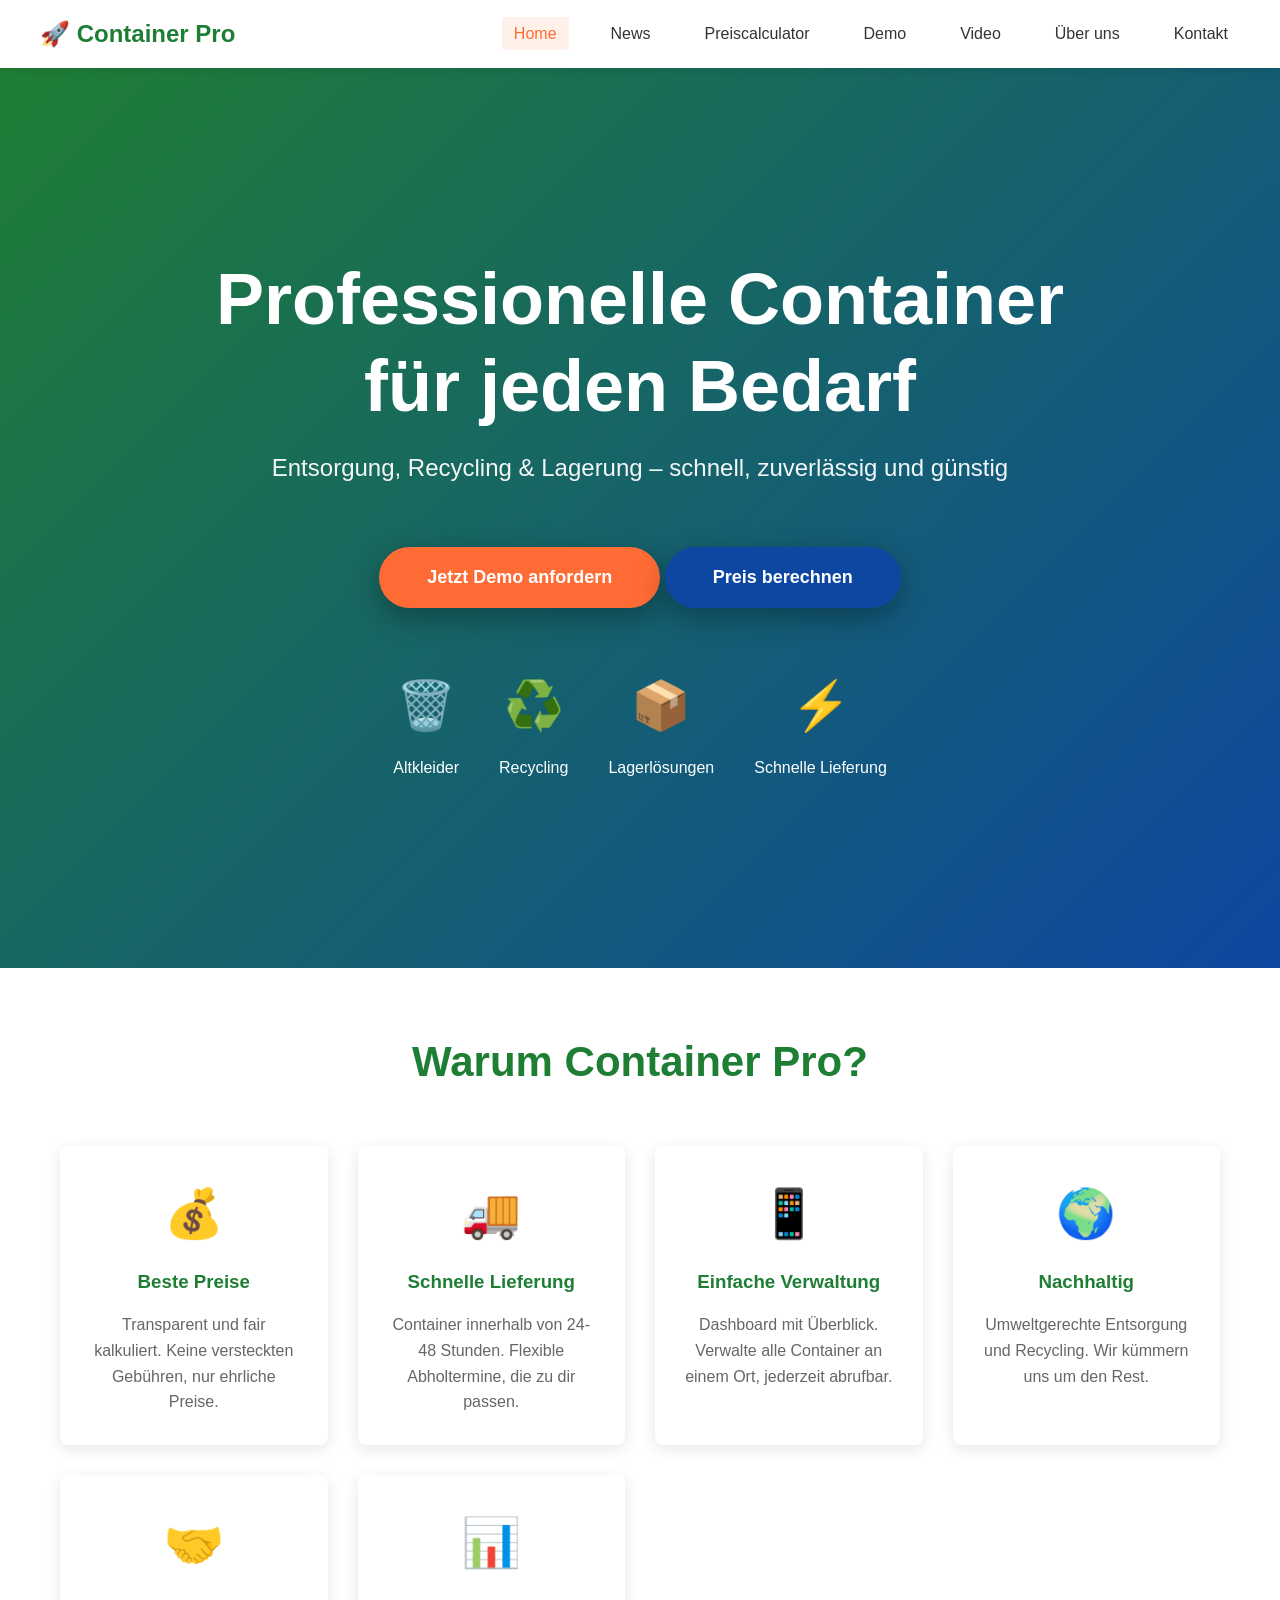
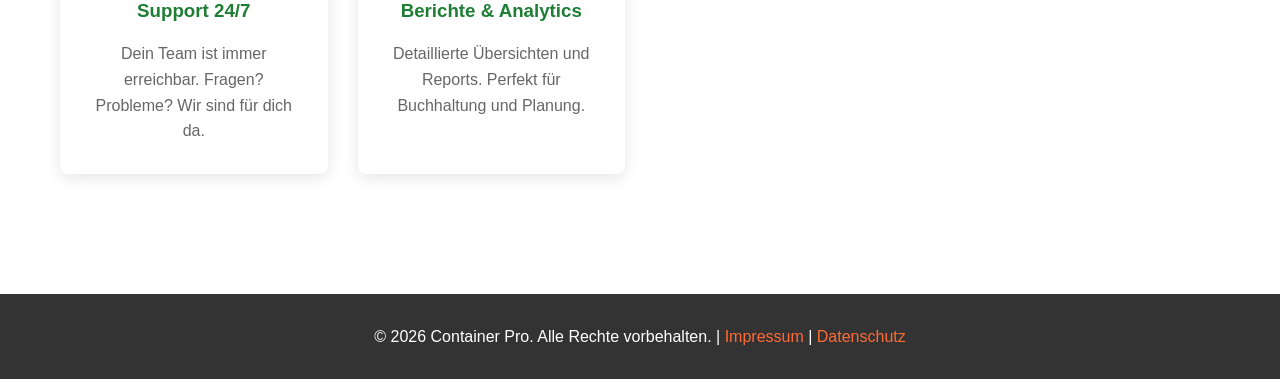
==== index.html @ 5a4c14c5 "first files" ====
<!DOCTYPE html>
<html lang="de">

<head>
    <meta charset="UTF-8">
    <meta name="viewport" content="width=device-width, initial-scale=1.0">
    <title>Container Pro - Professionelle Entsorgungslösungen</title>
    <link rel="stylesheet" href="styles.css">
    <style>
        .hero {
            min-height: 100vh;
            display: flex;
            align-items: center;
            justify-content: center;
            background: linear-gradient(135deg, var(--primary) 0%, var(--secondary) 100%);
            color: white;
            padding: 40px 20px;
            text-align: center;
        }

        .hero-content {
            max-width: 900px;
        }

        .hero h1 {
            font-size: clamp(32px, 8vw, 72px);
            margin-bottom: 20px;
            line-height: 1.2;
        }

        .hero p {
            font-size: clamp(16px, 4vw, 24px);
            margin-bottom: 40px;
            opacity: 0.95;
        }

        .hero-icons {
            display: flex;
            justify-content: center;
            gap: 40px;
            margin-top: 60px;
            flex-wrap: wrap;
        }

        .icon-box {
            display: flex;
            flex-direction: column;
            align-items: center;
            gap: 10px;
            color: white;
        }

        .icon {
            font-size: 48px;
        }

        .features {
            display: grid;
            grid-template-columns: repeat(auto-fit, minmax(250px, 1fr));
            gap: 30px;
            margin-top: 50px;
        }

        .feature-card {
            background: white;
            padding: 30px;
            border-radius: 8px;
            text-align: center;
            box-shadow: 0 4px 15px rgba(0, 0, 0, 0.1);
            transition: transform 0.3s ease;
        }

        .feature-card:hover {
            transform: translateY(-5px);
        }

        .feature-card h3 {
            color: var(--primary);
            margin-bottom: 15px;
        }

        .feature-card p {
            color: #666;
        }
    </style>
</head>

<body>
    <!-- NAVIGATION -->
    <nav>
        <div class="nav-container">
            <a href="index.html" class="logo">🚀 Container Pro</a>
            <ul class="nav-links">
                <li><a href="index.html" class="active">Home</a></li>
                <li><a href="news.html">News</a></li>
                <li><a href="calculator.html">Preiscalculator</a></li>
                <li><a href="demo.html">Demo</a></li>
                <li><a href="video.html">Video</a></li>
                <li><a href="about.html">Über uns</a></li>
                <li><a href="contact.html">Kontakt</a></li>
            </ul>
        </div>
    </nav>

    <!-- HERO SECTION -->
    <section class="hero">
        <div class="hero-content">
            <h1>Professionelle Container für jeden Bedarf</h1>
            <p>Entsorgung, Recycling & Lagerung – schnell, zuverlässig und günstig</p>

            <a href="demo.html" class="btn">Jetzt Demo anfordern</a>
            <a href="calculator.html" class="btn btn-secondary">Preis berechnen</a>

            <div class="hero-icons">
                <div class="icon-box">
                    <span class="icon">🗑️</span>
                    <span>Altkleider</span>
                </div>
                <div class="icon-box">
                    <span class="icon">♻️</span>
                    <span>Recycling</span>
                </div>
                <div class="icon-box">
                    <span class="icon">📦</span>
                    <span>Lagerlösungen</span>
                </div>
                <div class="icon-box">
                    <span class="icon">⚡</span>
                    <span>Schnelle Lieferung</span>
                </div>
            </div>
        </div>
    </section>

    <!-- FEATURES SECTION -->
    <div class="container">
        <h2 class="section-title">Warum Container Pro?</h2>

        <div class="features">
            <div class="feature-card">
                <div style="font-size: 48px; margin-bottom: 15px;">💰</div>
                <h3>Beste Preise</h3>
                <p>Transparent und fair kalkuliert. Keine versteckten Gebühren, nur ehrliche Preise.</p>
            </div>

            <div class="feature-card">
                <div style="font-size: 48px; margin-bottom: 15px;">🚚</div>
                <h3>Schnelle Lieferung</h3>
                <p>Container innerhalb von 24-48 Stunden. Flexible Abholtermine, die zu dir passen.</p>
            </div>

            <div class="feature-card">
                <div style="font-size: 48px; margin-bottom: 15px;">📱</div>
                <h3>Einfache Verwaltung</h3>
                <p>Dashboard mit Überblick. Verwalte alle Container an einem Ort, jederzeit abrufbar.</p>
            </div>

            <div class="feature-card">
                <div style="font-size: 48px; margin-bottom: 15px;">🌍</div>
                <h3>Nachhaltig</h3>
                <p>Umweltgerechte Entsorgung und Recycling. Wir kümmern uns um den Rest.</p>
            </div>

            <div class="feature-card">
                <div style="font-size: 48px; margin-bottom: 15px;">🤝</div>
                <h3>Support 24/7</h3>
                <p>Dein Team ist immer erreichbar. Fragen? Probleme? Wir sind für dich da.</p>
            </div>

            <div class="feature-card">
                <div style="font-size: 48px; margin-bottom: 15px;">📊</div>
                <h3>Berichte & Analytics</h3>
                <p>Detaillierte Übersichten und Reports. Perfekt für Buchhaltung und Planung.</p>
            </div>
        </div>
    </div>

    <!-- FOOTER -->
    <footer>
        <p>&copy; 2026 Container Pro. Alle Rechte vorbehalten. | <a href="#">Impressum</a> | <a href="#">Datenschutz</a>
        </p>
    </footer>

    <script src="script.js"></script>
</body>

</html>
---- styles.css ----
/* GLOBAL STYLES */
* {
    margin: 0;
    padding: 0;
    box-sizing: border-box;
}

:root {
    --primary: #1e7e34;
    --secondary: #0d47a1;
    --accent: #ff6b35;
    --light: #f5f5f5;
    --dark: #333;
    --border: #e0e0e0;
}

body {
    font-family: 'Segoe UI', Tahoma, Geneva, Verdana, sans-serif;
    color: var(--dark);
    line-height: 1.6;
}

/* NAVIGATION */
nav {
    background: white;
    padding: 0 20px;
    position: sticky;
    top: 0;
    z-index: 100;
    box-shadow: 0 2px 10px rgba(0, 0, 0, 0.1);
}

.nav-container {
    max-width: 1200px;
    margin: 0 auto;
    display: flex;
    justify-content: space-between;
    align-items: center;
    padding: 15px 0;
}

.logo {
    font-size: 24px;
    font-weight: 700;
    color: var(--primary);
    text-decoration: none;
}

.nav-links {
    display: flex;
    list-style: none;
    gap: 30px;
}

.nav-links a {
    color: var(--dark);
    text-decoration: none;
    font-weight: 500;
    cursor: pointer;
    transition: color 0.3s ease;
    padding: 8px 12px;
    border-radius: 4px;
}

.nav-links a:hover,
.nav-links a.active {
    color: var(--accent);
    background: rgba(255, 107, 53, 0.1);
}

/* CONTAINER */
.container {
    max-width: 1200px;
    margin: 0 auto;
    padding: 60px 20px;
}

.section-title {
    font-size: 42px;
    margin-bottom: 50px;
    text-align: center;
    color: var(--primary);
}

/* BUTTONS */
.btn {
    display: inline-block;
    padding: 16px 48px;
    background-color: var(--accent);
    color: white;
    text-decoration: none;
    border-radius: 50px;
    font-size: 18px;
    font-weight: 600;
    border: none;
    cursor: pointer;
    transition: all 0.3s ease;
    box-shadow: 0 10px 30px rgba(0, 0, 0, 0.3);
}

.btn:hover {
    background-color: #ff5a1f;
    transform: translateY(-3px);
    box-shadow: 0 15px 40px rgba(0, 0, 0, 0.4);
}

.btn-secondary {
    background-color: var(--secondary);
    margin-top: 20px;
}

.btn-secondary:hover {
    background-color: #0c3885;
}

/* FORMS */
.form-group {
    margin-bottom: 25px;
}

.form-group label {
    display: block;
    margin-bottom: 10px;
    font-weight: 600;
    color: var(--dark);
}

.form-group input,
.form-group select,
.form-group textarea {
    width: 100%;
    padding: 12px;
    border: 2px solid var(--border);
    border-radius: 4px;
    font-size: 16px;
    transition: border-color 0.3s ease;
    font-family: inherit;
}

.form-group input:focus,
.form-group select:focus,
.form-group textarea:focus {
    outline: none;
    border-color: var(--accent);
}

.form-group textarea {
    resize: vertical;
}

/* FOOTER */
footer {
    background: var(--dark);
    color: white;
    text-align: center;
    padding: 30px 20px;
    margin-top: 60px;
}

footer a {
    color: var(--accent);
    text-decoration: none;
}

/* ANIMATIONS */
@keyframes fadeIn {
    from {
        opacity: 0;
    }

    to {
        opacity: 1;
    }
}

@keyframes slideIn {
    from {
        opacity: 0;
        transform: translateY(-10px);
    }

    to {
        opacity: 1;
        transform: translateY(0);
    }
}

/* RESPONSIVE */
@media (max-width: 768px) {
    .nav-links {
        gap: 15px;
        font-size: 14px;
    }

    .section-title {
        font-size: 28px;
    }

    .container {
        padding: 40px 20px;
    }

    .btn {
        padding: 14px 40px;
        font-size: 16px;
    }
}
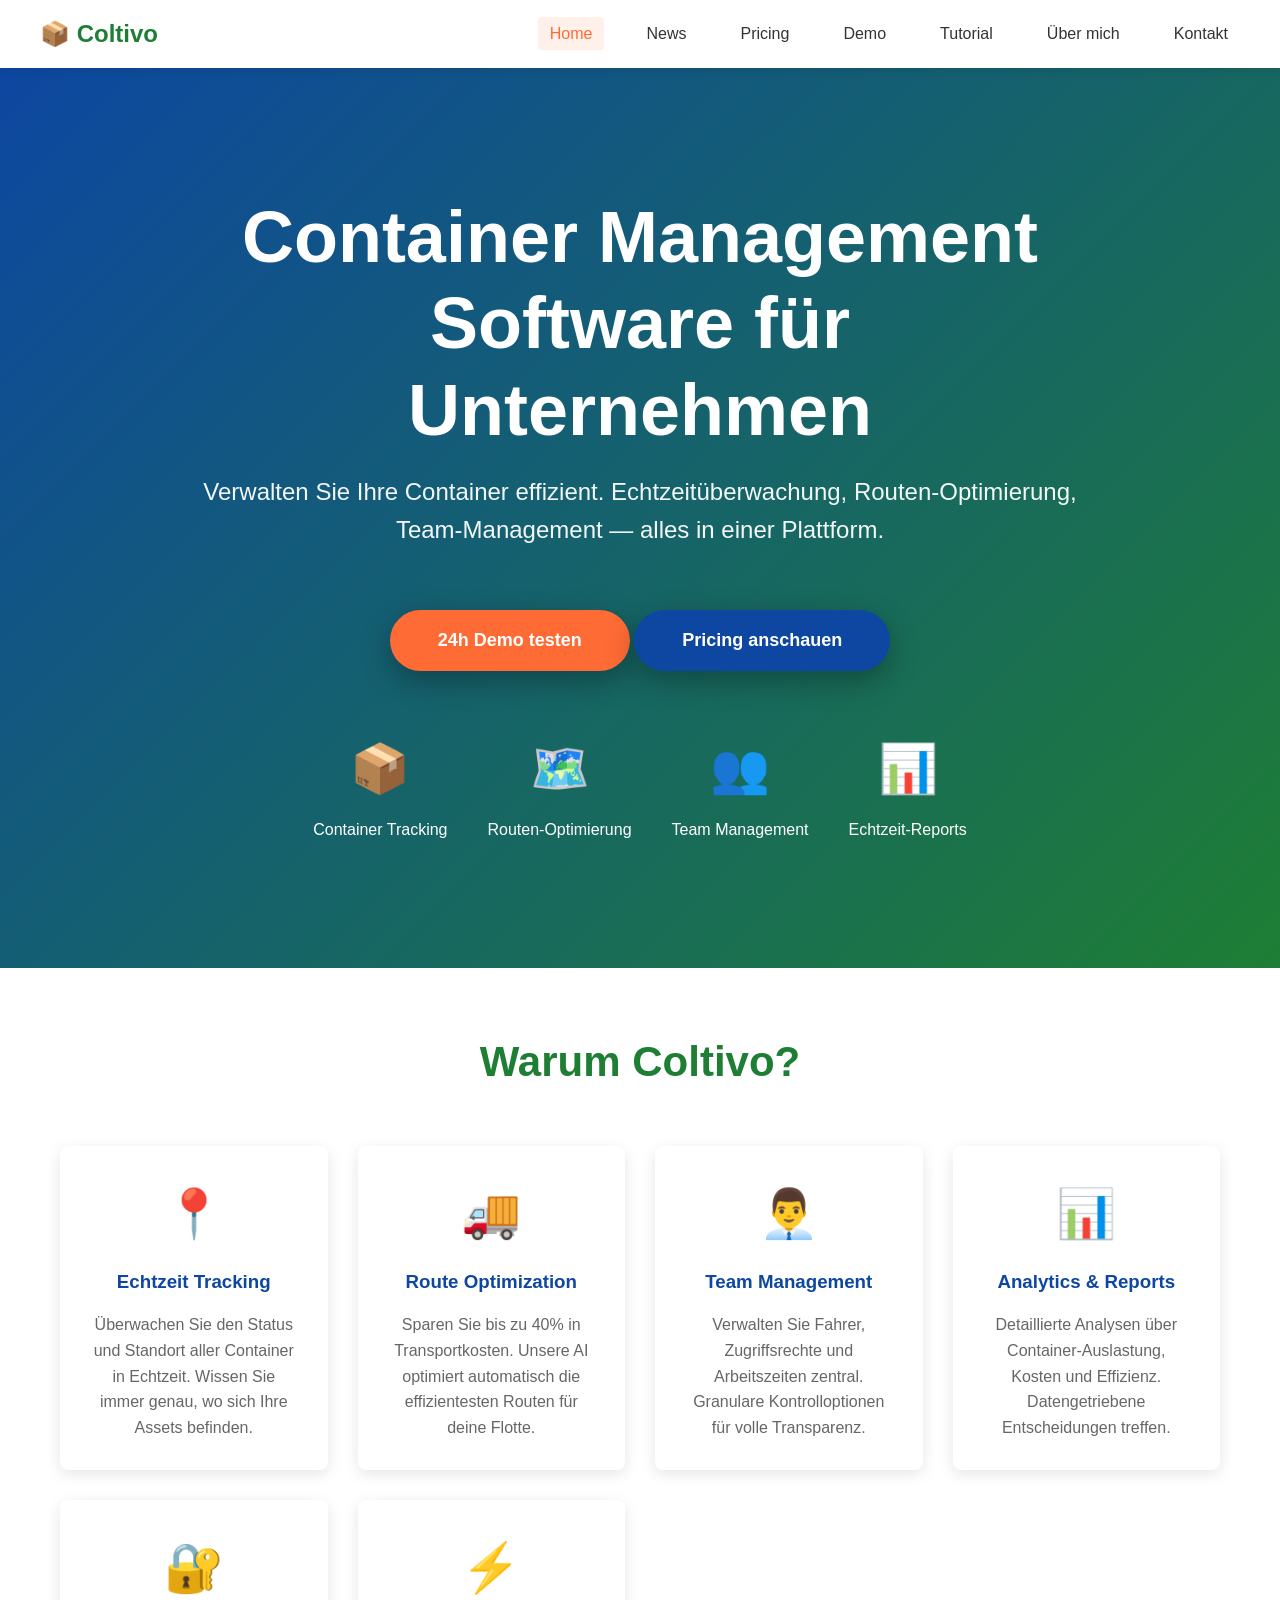
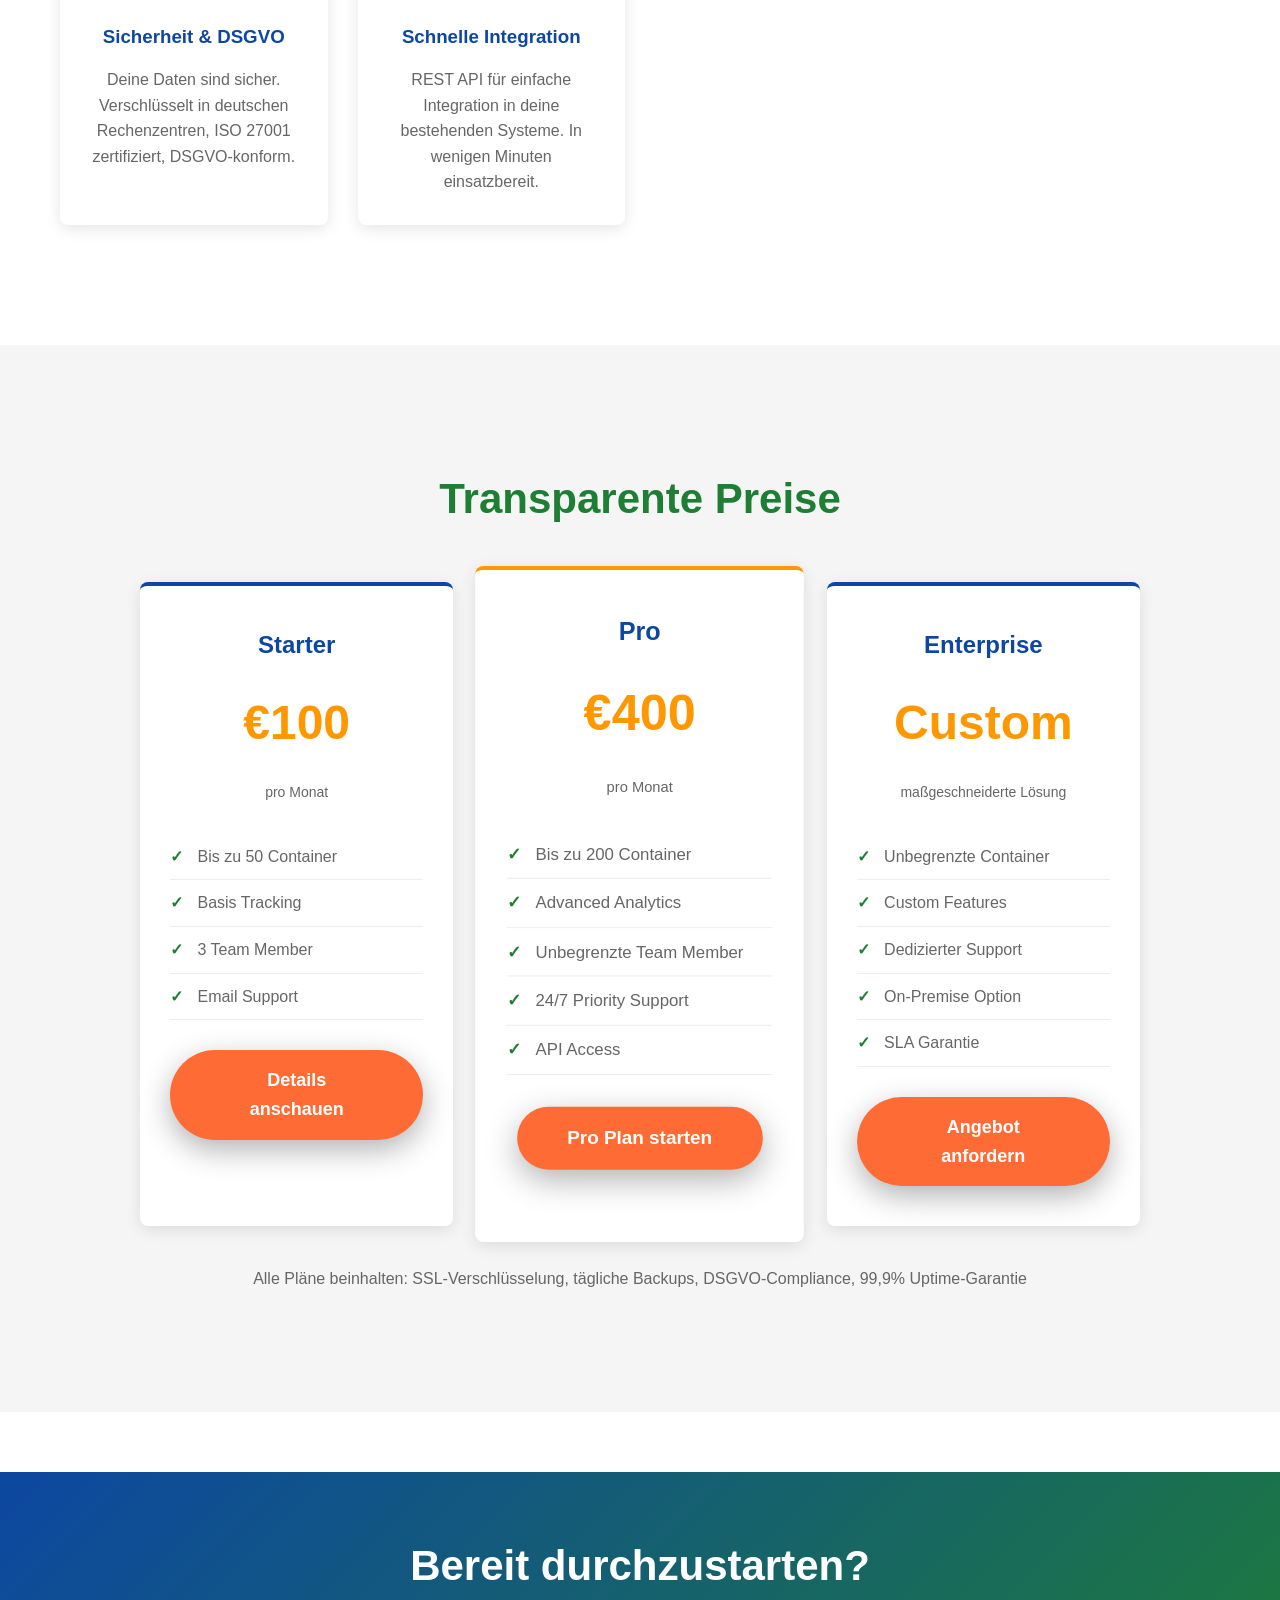
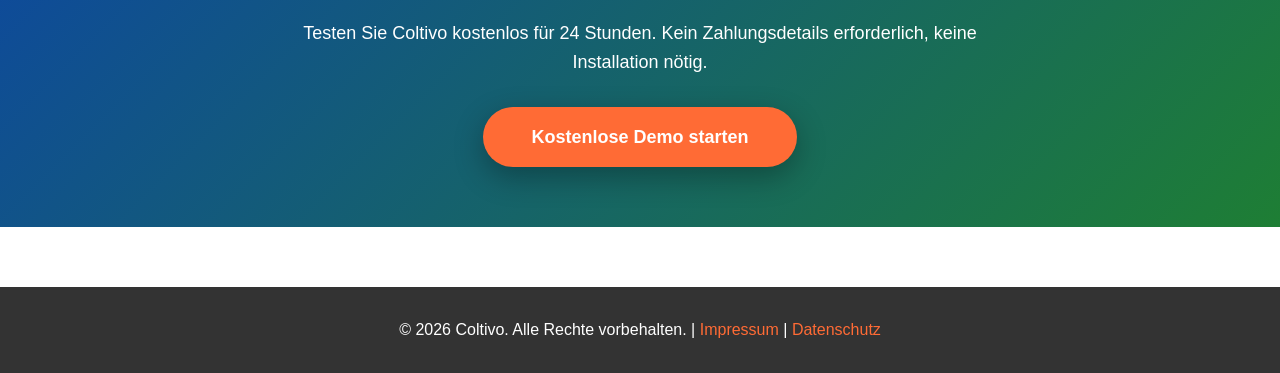
==== commit 3733288a: "Rewrite: B2B SaaS Container Management Software" ====
--- a/index.html
+++ b/index.html
@@ -1,10 +1,9 @@
 <!DOCTYPE html>
 <html lang="de">
-
 <head>
     <meta charset="UTF-8">
     <meta name="viewport" content="width=device-width, initial-scale=1.0">
-    <title>Container Pro - Professionelle Entsorgungslösungen</title>
+    <title>Coltivo - Container Management Software</title>
     <link rel="stylesheet" href="styles.css">
     <style>
         .hero {
@@ -12,7 +11,7 @@
             display: flex;
             align-items: center;
             justify-content: center;
-            background: linear-gradient(135deg, var(--primary) 0%, var(--secondary) 100%);
+            background: linear-gradient(135deg, #0d47a1 0%, #1e7e34 100%);
             color: white;
             padding: 40px 20px;
             text-align: center;
@@ -75,28 +74,119 @@
         }
 
         .feature-card h3 {
-            color: var(--primary);
+            color: #0d47a1;
             margin-bottom: 15px;
         }
 
         .feature-card p {
             color: #666;
         }
+
+        .pricing-preview {
+            background: #f5f5f5;
+            padding: 60px 20px;
+            margin-top: 60px;
+        }
+
+        .pricing-cards {
+            display: grid;
+            grid-template-columns: repeat(auto-fit, minmax(250px, 1fr));
+            gap: 30px;
+            max-width: 1000px;
+            margin: 40px auto;
+        }
+
+        .pricing-card {
+            background: white;
+            padding: 40px 30px;
+            border-radius: 8px;
+            box-shadow: 0 4px 15px rgba(0, 0, 0, 0.1);
+            text-align: center;
+            border-top: 4px solid #0d47a1;
+            transition: transform 0.3s ease;
+        }
+
+        .pricing-card:hover {
+            transform: translateY(-5px);
+        }
+
+        .pricing-card.featured {
+            border-top: 4px solid #ff9800;
+            transform: scale(1.05);
+        }
+
+        .pricing-card h3 {
+            color: #0d47a1;
+            font-size: 24px;
+            margin-bottom: 15px;
+        }
+
+        .price {
+            font-size: 48px;
+            font-weight: 700;
+            color: #ff9800;
+            margin: 20px 0;
+        }
+
+        .price-subtitle {
+            color: #666;
+            font-size: 14px;
+            margin-bottom: 20px;
+        }
+
+        .pricing-card ul {
+            list-style: none;
+            text-align: left;
+            margin: 30px 0;
+            color: #666;
+        }
+
+        .pricing-card li {
+            padding: 10px 0;
+            border-bottom: 1px solid #eee;
+        }
+
+        .pricing-card li::before {
+            content: "✓ ";
+            color: #1e7e34;
+            font-weight: bold;
+            margin-right: 10px;
+        }
+
+        .cta-section {
+            background: linear-gradient(135deg, #0d47a1, #1e7e34);
+            color: white;
+            padding: 60px 20px;
+            text-align: center;
+            margin-top: 60px;
+        }
+
+        .cta-section h2 {
+            font-size: 42px;
+            margin-bottom: 20px;
+        }
+
+        .cta-section p {
+            font-size: 18px;
+            margin-bottom: 30px;
+            max-width: 700px;
+            margin-left: auto;
+            margin-right: auto;
+        }
     </style>
 </head>
-
 <body>
     <!-- NAVIGATION -->
     <nav>
         <div class="nav-container">
-            <a href="index.html" class="logo">🚀 Container Pro</a>
+            <a href="index.html" class="logo">📦 Coltivo</a>
             <ul class="nav-links">
                 <li><a href="index.html" class="active">Home</a></li>
                 <li><a href="news.html">News</a></li>
-                <li><a href="calculator.html">Preiscalculator</a></li>
+                <li><a href="calculator.html">Pricing</a></li>
                 <li><a href="demo.html">Demo</a></li>
-                <li><a href="video.html">Video</a></li>
-                <li><a href="about.html">Über uns</a></li>
+                <li><a href="video.html">Tutorial</a></li>
+                <li><a href="about.html">Über mich</a></li>
                 <li><a href="contact.html">Kontakt</a></li>
             </ul>
         </div>
@@ -105,28 +195,28 @@
     <!-- HERO SECTION -->
     <section class="hero">
         <div class="hero-content">
-            <h1>Professionelle Container für jeden Bedarf</h1>
-            <p>Entsorgung, Recycling & Lagerung – schnell, zuverlässig und günstig</p>
-
-            <a href="demo.html" class="btn">Jetzt Demo anfordern</a>
-            <a href="calculator.html" class="btn btn-secondary">Preis berechnen</a>
+            <h1>Container Management Software für Unternehmen</h1>
+            <p>Verwalten Sie Ihre Container effizient. Echtzeitüberwachung, Routen-Optimierung, Team-Management — alles in einer Plattform.</p>
+            
+            <a href="demo.html" class="btn">24h Demo testen</a>
+            <a href="calculator.html" class="btn btn-secondary">Pricing anschauen</a>
 
             <div class="hero-icons">
                 <div class="icon-box">
-                    <span class="icon">🗑️</span>
-                    <span>Altkleider</span>
+                    <span class="icon">📦</span>
+                    <span>Container Tracking</span>
                 </div>
                 <div class="icon-box">
-                    <span class="icon">♻️</span>
-                    <span>Recycling</span>
+                    <span class="icon">🗺️</span>
+                    <span>Routen-Optimierung</span>
                 </div>
                 <div class="icon-box">
-                    <span class="icon">📦</span>
-                    <span>Lagerlösungen</span>
+                    <span class="icon">👥</span>
+                    <span>Team Management</span>
                 </div>
                 <div class="icon-box">
-                    <span class="icon">⚡</span>
-                    <span>Schnelle Lieferung</span>
+                    <span class="icon">📊</span>
+                    <span>Echtzeit-Reports</span>
                 </div>
             </div>
         </div>
@@ -134,54 +224,113 @@
 
     <!-- FEATURES SECTION -->
     <div class="container">
-        <h2 class="section-title">Warum Container Pro?</h2>
-
+        <h2 class="section-title">Warum Coltivo?</h2>
+        
         <div class="features">
             <div class="feature-card">
-                <div style="font-size: 48px; margin-bottom: 15px;">💰</div>
-                <h3>Beste Preise</h3>
-                <p>Transparent und fair kalkuliert. Keine versteckten Gebühren, nur ehrliche Preise.</p>
+                <div style="font-size: 48px; margin-bottom: 15px;">📍</div>
+                <h3>Echtzeit Tracking</h3>
+                <p>Überwachen Sie den Status und Standort aller Container in Echtzeit. Wissen Sie immer genau, wo sich Ihre Assets befinden.</p>
             </div>
 
             <div class="feature-card">
                 <div style="font-size: 48px; margin-bottom: 15px;">🚚</div>
-                <h3>Schnelle Lieferung</h3>
-                <p>Container innerhalb von 24-48 Stunden. Flexible Abholtermine, die zu dir passen.</p>
-            </div>
-
-            <div class="feature-card">
-                <div style="font-size: 48px; margin-bottom: 15px;">📱</div>
-                <h3>Einfache Verwaltung</h3>
-                <p>Dashboard mit Überblick. Verwalte alle Container an einem Ort, jederzeit abrufbar.</p>
-            </div>
-
-            <div class="feature-card">
-                <div style="font-size: 48px; margin-bottom: 15px;">🌍</div>
-                <h3>Nachhaltig</h3>
-                <p>Umweltgerechte Entsorgung und Recycling. Wir kümmern uns um den Rest.</p>
-            </div>
-
-            <div class="feature-card">
-                <div style="font-size: 48px; margin-bottom: 15px;">🤝</div>
-                <h3>Support 24/7</h3>
-                <p>Dein Team ist immer erreichbar. Fragen? Probleme? Wir sind für dich da.</p>
+                <h3>Route Optimization</h3>
+                <p>Sparen Sie bis zu 40% in Transportkosten. Unsere AI optimiert automatisch die effizientesten Routen für deine Flotte.</p>
+            </div>
+
+            <div class="feature-card">
+                <div style="font-size: 48px; margin-bottom: 15px;">👨‍💼</div>
+                <h3>Team Management</h3>
+                <p>Verwalten Sie Fahrer, Zugriffsrechte und Arbeitszeiten zentral. Granulare Kontrolloptionen für volle Transparenz.</p>
             </div>
 
             <div class="feature-card">
                 <div style="font-size: 48px; margin-bottom: 15px;">📊</div>
-                <h3>Berichte & Analytics</h3>
-                <p>Detaillierte Übersichten und Reports. Perfekt für Buchhaltung und Planung.</p>
+                <h3>Analytics & Reports</h3>
+                <p>Detaillierte Analysen über Container-Auslastung, Kosten und Effizienz. Datengetriebene Entscheidungen treffen.</p>
+            </div>
+
+            <div class="feature-card">
+                <div style="font-size: 48px; margin-bottom: 15px;">🔐</div>
+                <h3>Sicherheit & DSGVO</h3>
+                <p>Deine Daten sind sicher. Verschlüsselt in deutschen Rechenzentren, ISO 27001 zertifiziert, DSGVO-konform.</p>
+            </div>
+
+            <div class="feature-card">
+                <div style="font-size: 48px; margin-bottom: 15px;">⚡</div>
+                <h3>Schnelle Integration</h3>
+                <p>REST API für einfache Integration in deine bestehenden Systeme. In wenigen Minuten einsatzbereit.</p>
             </div>
         </div>
     </div>
 
+    <!-- PRICING PREVIEW -->
+    <div class="pricing-preview">
+        <div class="container">
+            <h2 class="section-title">Transparente Preise</h2>
+            
+            <div class="pricing-cards">
+                <div class="pricing-card">
+                    <h3>Starter</h3>
+                    <div class="price">€100</div>
+                    <div class="price-subtitle">pro Monat</div>
+                    <ul>
+                        <li>Bis zu 50 Container</li>
+                        <li>Basis Tracking</li>
+                        <li>3 Team Member</li>
+                        <li>Email Support</li>
+                    </ul>
+                    <a href="calculator.html" class="btn">Details anschauen</a>
+                </div>
+
+                <div class="pricing-card featured">
+                    <h3>Pro</h3>
+                    <div class="price">€400</div>
+                    <div class="price-subtitle">pro Monat</div>
+                    <ul>
+                        <li>Bis zu 200 Container</li>
+                        <li>Advanced Analytics</li>
+                        <li>Unbegrenzte Team Member</li>
+                        <li>24/7 Priority Support</li>
+                        <li>API Access</li>
+                    </ul>
+                    <a href="calculator.html" class="btn">Pro Plan starten</a>
+                </div>
+
+                <div class="pricing-card">
+                    <h3>Enterprise</h3>
+                    <div class="price">Custom</div>
+                    <div class="price-subtitle">maßgeschneiderte Lösung</div>
+                    <ul>
+                        <li>Unbegrenzte Container</li>
+                        <li>Custom Features</li>
+                        <li>Dedizierter Support</li>
+                        <li>On-Premise Option</li>
+                        <li>SLA Garantie</li>
+                    </ul>
+                    <a href="contact.html" class="btn">Angebot anfordern</a>
+                </div>
+            </div>
+
+            <p style="text-align: center; color: #666; margin-top: 40px;">
+                Alle Pläne beinhalten: SSL-Verschlüsselung, tägliche Backups, DSGVO-Compliance, 99,9% Uptime-Garantie
+            </p>
+        </div>
+    </div>
+
+    <!-- CTA SECTION -->
+    <div class="cta-section">
+        <h2>Bereit durchzustarten?</h2>
+        <p>Testen Sie Coltivo kostenlos für 24 Stunden. Kein Zahlungsdetails erforderlich, keine Installation nötig.</p>
+        <a href="demo.html" class="btn">Kostenlose Demo starten</a>
+    </div>
+
     <!-- FOOTER -->
     <footer>
-        <p>&copy; 2026 Container Pro. Alle Rechte vorbehalten. | <a href="#">Impressum</a> | <a href="#">Datenschutz</a>
-        </p>
+        <p>&copy; 2026 Coltivo. Alle Rechte vorbehalten. | <a href="#">Impressum</a> | <a href="#">Datenschutz</a></p>
     </footer>
 
     <script src="script.js"></script>
 </body>
-
-</html>+</html>
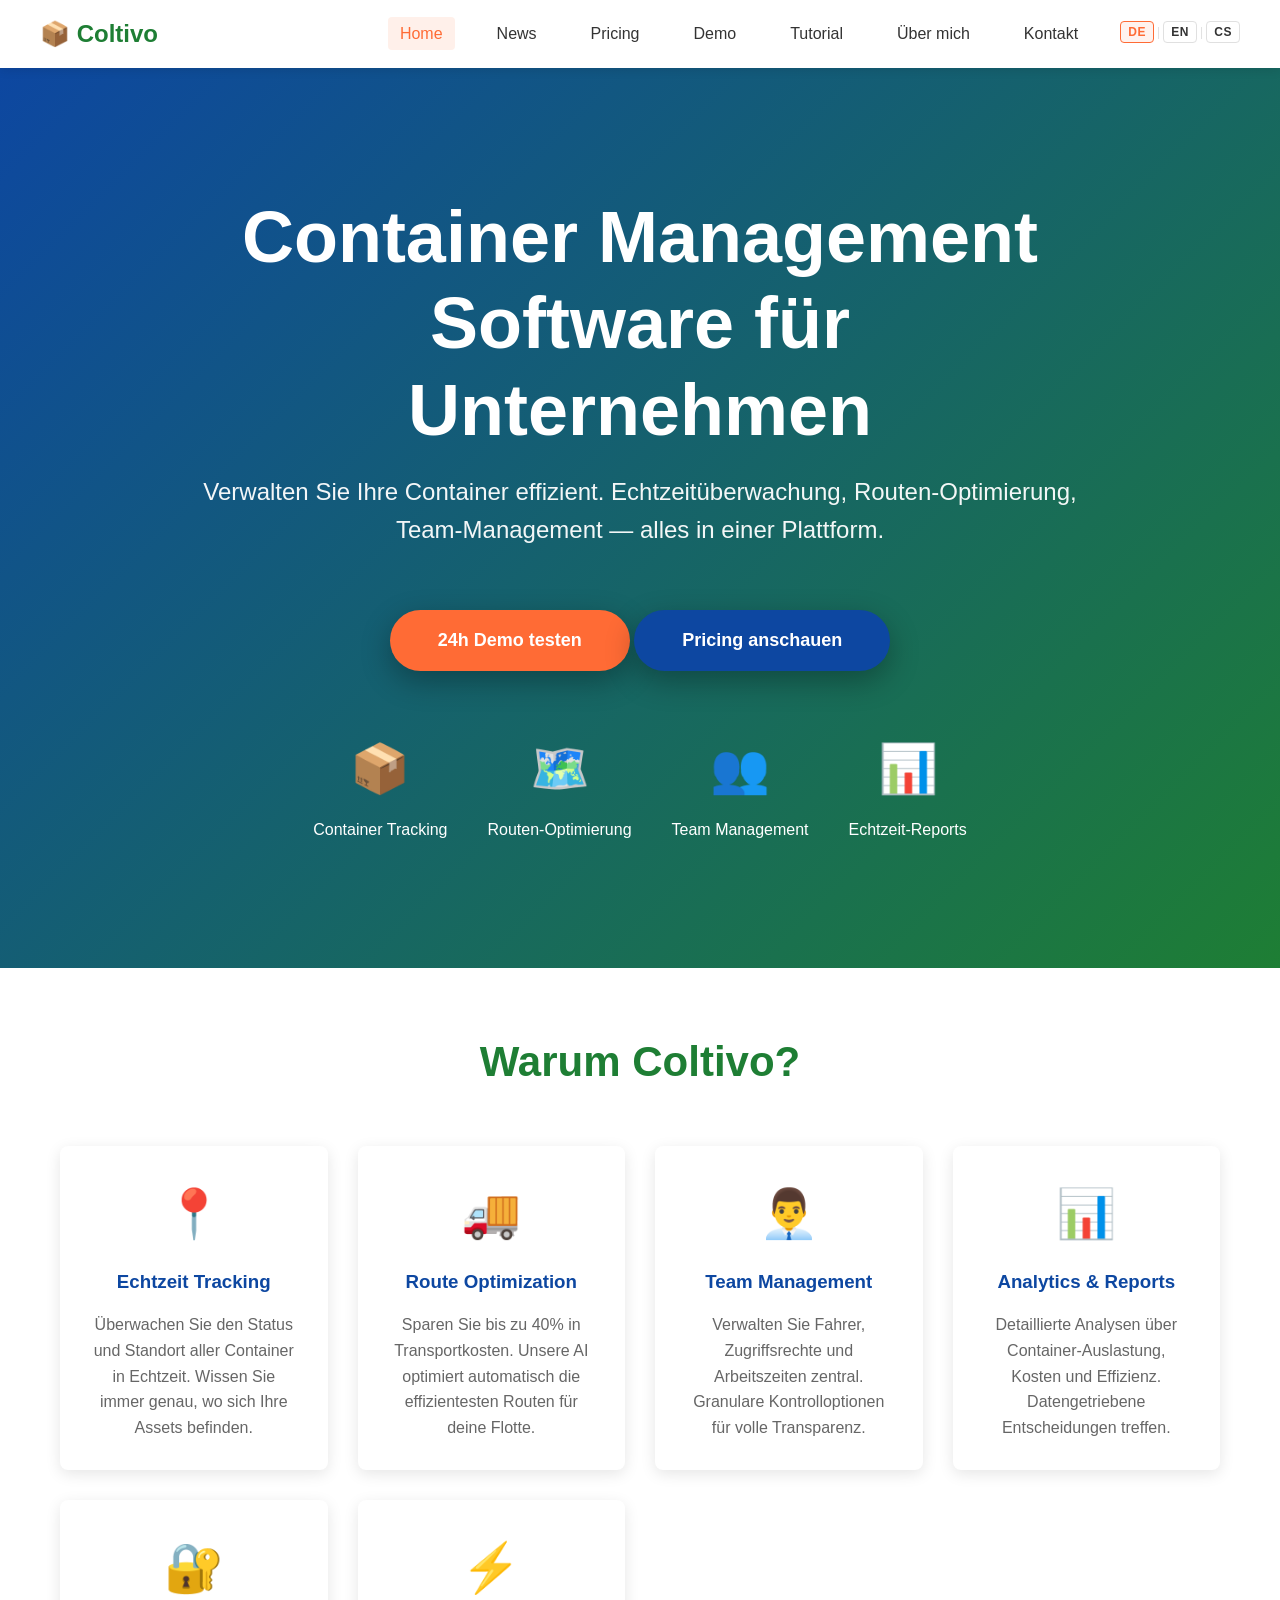
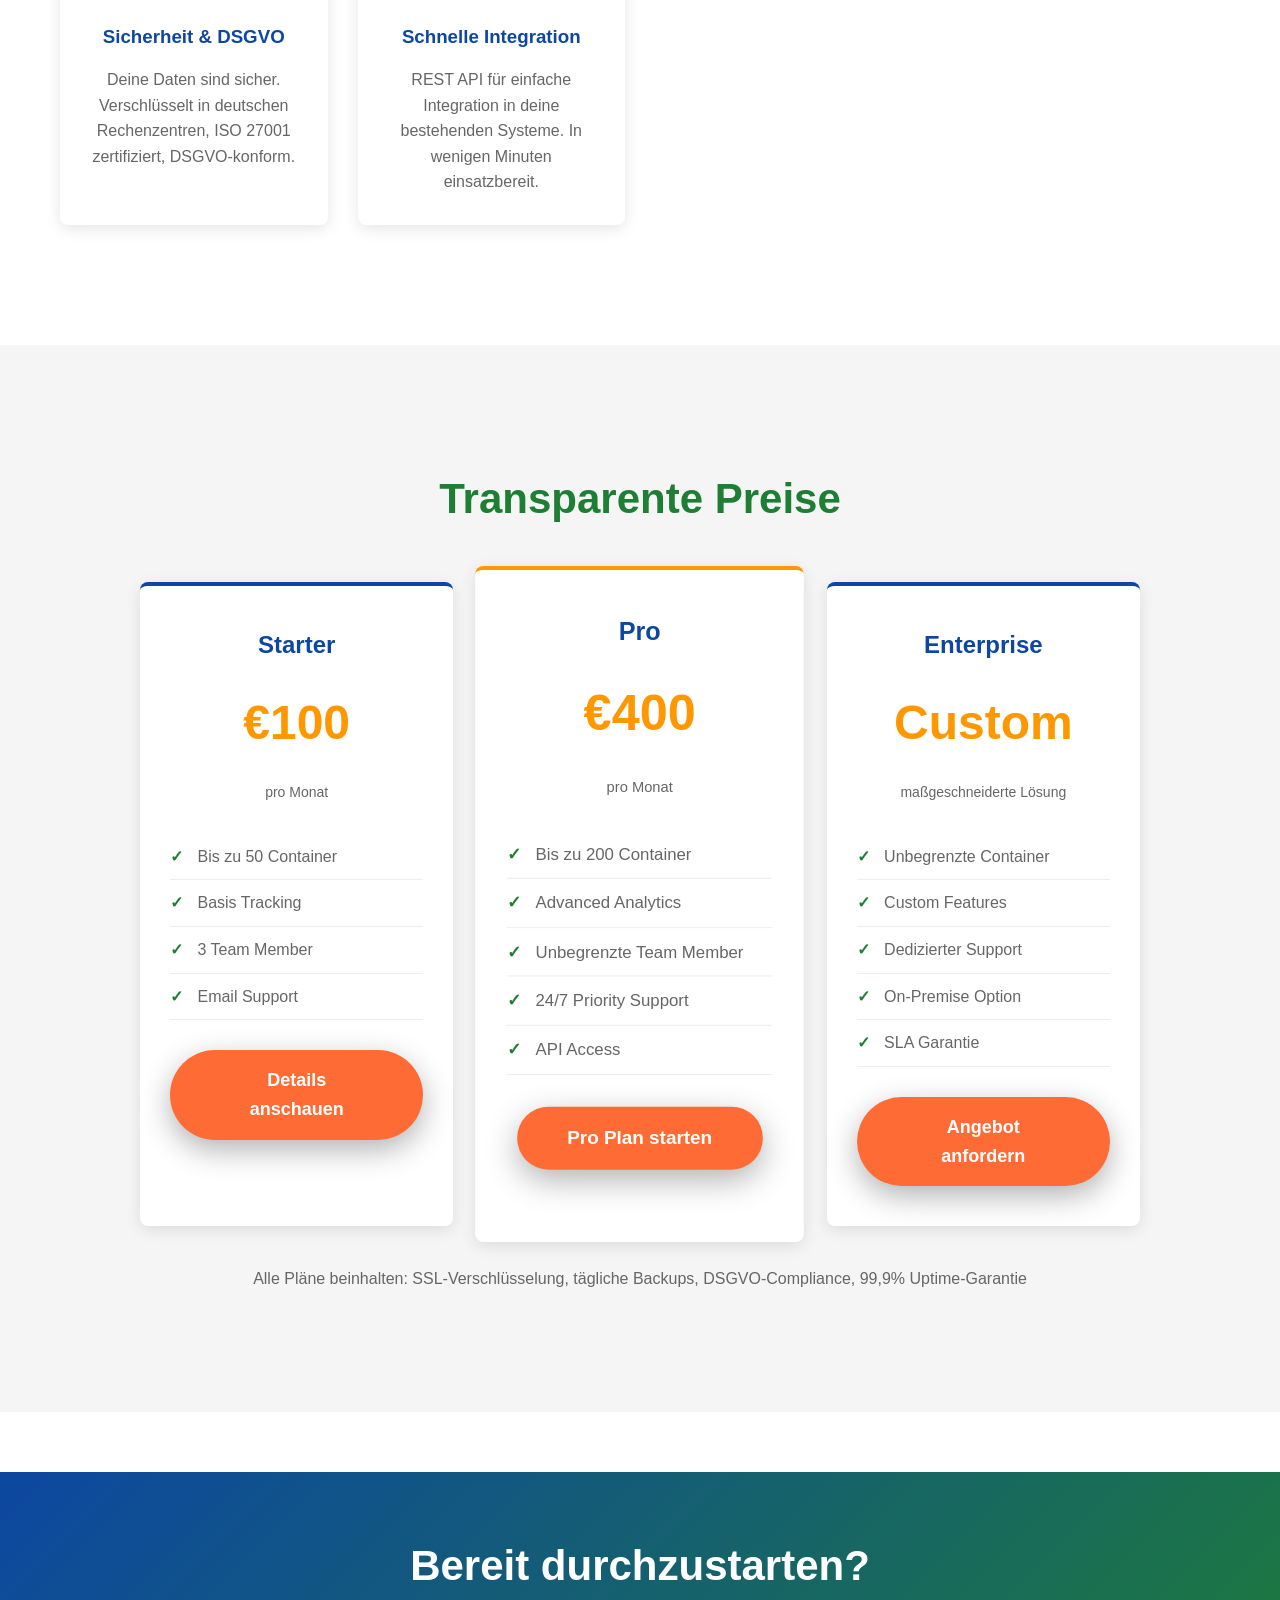
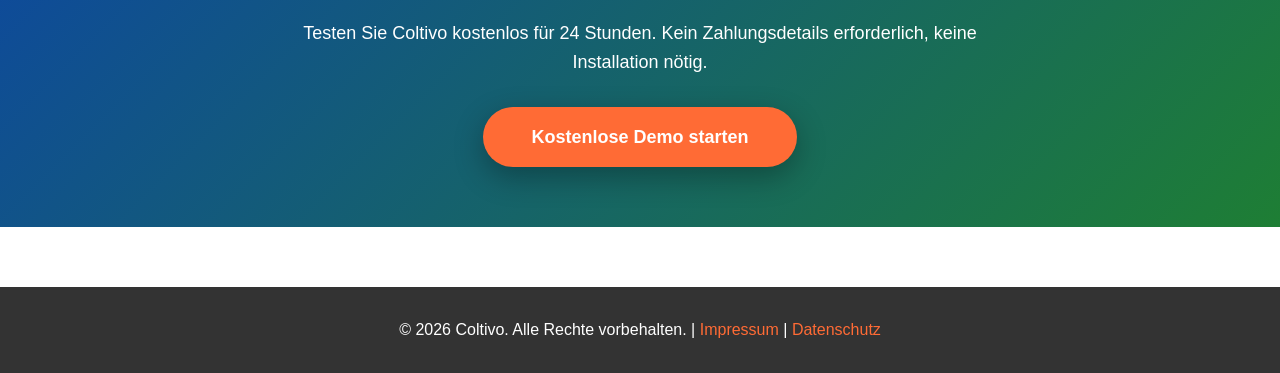
==== commit 36192e51: "feat: translation add" ====
--- a/index.html
+++ b/index.html
@@ -5,6 +5,7 @@
     <meta name="viewport" content="width=device-width, initial-scale=1.0">
     <title>Coltivo - Container Management Software</title>
     <link rel="stylesheet" href="styles.css">
+    <script src="translations.js"></script>
     <style>
         .hero {
             min-height: 100vh;
@@ -186,8 +187,17 @@
                 <li><a href="calculator.html">Pricing</a></li>
                 <li><a href="demo.html">Demo</a></li>
                 <li><a href="video.html">Tutorial</a></li>
-                <li><a href="about.html">Über mich</a></li>
-                <li><a href="contact.html">Kontakt</a></li>
+                <li><a href="about.html" data-i18n="nav_about">Über mich</a></li>
+                <li><a href="contact.html" data-i18n="nav_contact">Kontakt</a></li>
+                <li>
+                    <div class="lang-switcher">
+                        <button class="lang-btn" data-lang="de" onclick="setLang('de')">DE</button>
+                        <span class="lang-sep">|</span>
+                        <button class="lang-btn" data-lang="en" onclick="setLang('en')">EN</button>
+                        <span class="lang-sep">|</span>
+                        <button class="lang-btn" data-lang="cs" onclick="setLang('cs')">CS</button>
+                    </div>
+                </li>
             </ul>
         </div>
     </nav>
@@ -195,11 +205,11 @@
     <!-- HERO SECTION -->
     <section class="hero">
         <div class="hero-content">
-            <h1>Container Management Software für Unternehmen</h1>
-            <p>Verwalten Sie Ihre Container effizient. Echtzeitüberwachung, Routen-Optimierung, Team-Management — alles in einer Plattform.</p>
-            
-            <a href="demo.html" class="btn">24h Demo testen</a>
-            <a href="calculator.html" class="btn btn-secondary">Pricing anschauen</a>
+            <h1 data-i18n="home_hero_title">Container Management Software für Unternehmen</h1>
+            <p data-i18n="home_hero_sub">Verwalten Sie Ihre Container effizient. Echtzeitüberwachung, Routen-Optimierung, Team-Management — alles in einer Plattform.</p>
+
+            <a href="demo.html" class="btn" data-i18n="home_btn_demo">24h Demo testen</a>
+            <a href="calculator.html" class="btn btn-secondary" data-i18n="home_btn_pricing">Pricing anschauen</a>
 
             <div class="hero-icons">
                 <div class="icon-box">
@@ -208,7 +218,7 @@
                 </div>
                 <div class="icon-box">
                     <span class="icon">🗺️</span>
-                    <span>Routen-Optimierung</span>
+                    <span data-i18n="home_icon_routing">Routen-Optimierung</span>
                 </div>
                 <div class="icon-box">
                     <span class="icon">👥</span>
@@ -216,7 +226,7 @@
                 </div>
                 <div class="icon-box">
                     <span class="icon">📊</span>
-                    <span>Echtzeit-Reports</span>
+                    <span data-i18n="home_icon_reports">Echtzeit-Reports</span>
                 </div>
             </div>
         </div>
@@ -224,43 +234,43 @@
 
     <!-- FEATURES SECTION -->
     <div class="container">
-        <h2 class="section-title">Warum Coltivo?</h2>
-        
+        <h2 class="section-title" data-i18n="home_features_title">Warum Coltivo?</h2>
+
         <div class="features">
             <div class="feature-card">
                 <div style="font-size: 48px; margin-bottom: 15px;">📍</div>
-                <h3>Echtzeit Tracking</h3>
-                <p>Überwachen Sie den Status und Standort aller Container in Echtzeit. Wissen Sie immer genau, wo sich Ihre Assets befinden.</p>
+                <h3 data-i18n="home_feat1_title">Echtzeit Tracking</h3>
+                <p data-i18n="home_feat1_desc">Überwachen Sie den Status und Standort aller Container in Echtzeit. Wissen Sie immer genau, wo sich Ihre Assets befinden.</p>
             </div>
 
             <div class="feature-card">
                 <div style="font-size: 48px; margin-bottom: 15px;">🚚</div>
                 <h3>Route Optimization</h3>
-                <p>Sparen Sie bis zu 40% in Transportkosten. Unsere AI optimiert automatisch die effizientesten Routen für deine Flotte.</p>
+                <p data-i18n="home_feat2_desc">Sparen Sie bis zu 40% in Transportkosten. Unsere AI optimiert automatisch die effizientesten Routen für deine Flotte.</p>
             </div>
 
             <div class="feature-card">
                 <div style="font-size: 48px; margin-bottom: 15px;">👨‍💼</div>
                 <h3>Team Management</h3>
-                <p>Verwalten Sie Fahrer, Zugriffsrechte und Arbeitszeiten zentral. Granulare Kontrolloptionen für volle Transparenz.</p>
+                <p data-i18n="home_feat3_desc">Verwalten Sie Fahrer, Zugriffsrechte und Arbeitszeiten zentral. Granulare Kontrolloptionen für volle Transparenz.</p>
             </div>
 
             <div class="feature-card">
                 <div style="font-size: 48px; margin-bottom: 15px;">📊</div>
                 <h3>Analytics & Reports</h3>
-                <p>Detaillierte Analysen über Container-Auslastung, Kosten und Effizienz. Datengetriebene Entscheidungen treffen.</p>
+                <p data-i18n="home_feat4_desc">Detaillierte Analysen über Container-Auslastung, Kosten und Effizienz. Datengetriebene Entscheidungen treffen.</p>
             </div>
 
             <div class="feature-card">
                 <div style="font-size: 48px; margin-bottom: 15px;">🔐</div>
-                <h3>Sicherheit & DSGVO</h3>
-                <p>Deine Daten sind sicher. Verschlüsselt in deutschen Rechenzentren, ISO 27001 zertifiziert, DSGVO-konform.</p>
+                <h3 data-i18n="home_feat5_title">Sicherheit & DSGVO</h3>
+                <p data-i18n="home_feat5_desc">Deine Daten sind sicher. Verschlüsselt in deutschen Rechenzentren, ISO 27001 zertifiziert, DSGVO-konform.</p>
             </div>
 
             <div class="feature-card">
                 <div style="font-size: 48px; margin-bottom: 15px;">⚡</div>
-                <h3>Schnelle Integration</h3>
-                <p>REST API für einfache Integration in deine bestehenden Systeme. In wenigen Minuten einsatzbereit.</p>
+                <h3 data-i18n="home_feat6_title">Schnelle Integration</h3>
+                <p data-i18n="home_feat6_desc">REST API für einfache Integration in deine bestehenden Systeme. In wenigen Minuten einsatzbereit.</p>
             </div>
         </div>
     </div>
@@ -268,52 +278,52 @@
     <!-- PRICING PREVIEW -->
     <div class="pricing-preview">
         <div class="container">
-            <h2 class="section-title">Transparente Preise</h2>
-            
+            <h2 class="section-title" data-i18n="home_pricing_title">Transparente Preise</h2>
+
             <div class="pricing-cards">
                 <div class="pricing-card">
                     <h3>Starter</h3>
                     <div class="price">€100</div>
-                    <div class="price-subtitle">pro Monat</div>
+                    <div class="price-subtitle" data-i18n="home_per_month">pro Monat</div>
                     <ul>
-                        <li>Bis zu 50 Container</li>
-                        <li>Basis Tracking</li>
+                        <li data-i18n="home_starter_li1">Bis zu 50 Container</li>
+                        <li data-i18n="home_starter_li2">Basis Tracking</li>
                         <li>3 Team Member</li>
                         <li>Email Support</li>
                     </ul>
-                    <a href="calculator.html" class="btn">Details anschauen</a>
+                    <a href="calculator.html" class="btn" data-i18n="home_starter_btn">Details anschauen</a>
                 </div>
 
                 <div class="pricing-card featured">
                     <h3>Pro</h3>
                     <div class="price">€400</div>
-                    <div class="price-subtitle">pro Monat</div>
+                    <div class="price-subtitle" data-i18n="home_per_month">pro Monat</div>
                     <ul>
-                        <li>Bis zu 200 Container</li>
+                        <li data-i18n="home_pro_li1">Bis zu 200 Container</li>
                         <li>Advanced Analytics</li>
-                        <li>Unbegrenzte Team Member</li>
+                        <li data-i18n="home_pro_li3">Unbegrenzte Team Member</li>
                         <li>24/7 Priority Support</li>
                         <li>API Access</li>
                     </ul>
-                    <a href="calculator.html" class="btn">Pro Plan starten</a>
+                    <a href="calculator.html" class="btn" data-i18n="home_pro_btn">Pro Plan starten</a>
                 </div>
 
                 <div class="pricing-card">
                     <h3>Enterprise</h3>
                     <div class="price">Custom</div>
-                    <div class="price-subtitle">maßgeschneiderte Lösung</div>
+                    <div class="price-subtitle" data-i18n="home_custom_sol">maßgeschneiderte Lösung</div>
                     <ul>
-                        <li>Unbegrenzte Container</li>
+                        <li data-i18n="home_ent_li1">Unbegrenzte Container</li>
                         <li>Custom Features</li>
-                        <li>Dedizierter Support</li>
+                        <li data-i18n="home_ent_li3">Dedizierter Support</li>
                         <li>On-Premise Option</li>
-                        <li>SLA Garantie</li>
+                        <li data-i18n="home_ent_li5">SLA Garantie</li>
                     </ul>
-                    <a href="contact.html" class="btn">Angebot anfordern</a>
-                </div>
-            </div>
-
-            <p style="text-align: center; color: #666; margin-top: 40px;">
+                    <a href="contact.html" class="btn" data-i18n="home_ent_btn">Angebot anfordern</a>
+                </div>
+            </div>
+
+            <p style="text-align: center; color: #666; margin-top: 40px;" data-i18n="home_plans_note">
                 Alle Pläne beinhalten: SSL-Verschlüsselung, tägliche Backups, DSGVO-Compliance, 99,9% Uptime-Garantie
             </p>
         </div>
@@ -321,14 +331,14 @@
 
     <!-- CTA SECTION -->
     <div class="cta-section">
-        <h2>Bereit durchzustarten?</h2>
-        <p>Testen Sie Coltivo kostenlos für 24 Stunden. Kein Zahlungsdetails erforderlich, keine Installation nötig.</p>
-        <a href="demo.html" class="btn">Kostenlose Demo starten</a>
+        <h2 data-i18n="home_cta_title">Bereit durchzustarten?</h2>
+        <p data-i18n="home_cta_sub">Testen Sie Coltivo kostenlos für 24 Stunden. Kein Zahlungsdetails erforderlich, keine Installation nötig.</p>
+        <a href="demo.html" class="btn" data-i18n="home_cta_btn">Kostenlose Demo starten</a>
     </div>
 
     <!-- FOOTER -->
     <footer>
-        <p>&copy; 2026 Coltivo. Alle Rechte vorbehalten. | <a href="#">Impressum</a> | <a href="#">Datenschutz</a></p>
+        <p><span data-i18n="footer_copy">&copy; 2026 Coltivo. Alle Rechte vorbehalten.</span> | <a href="impressum.html" data-i18n="footer_imprint">Impressum</a> | <a href="datenschutz.html" data-i18n="footer_privacy">Datenschutz</a></p>
     </footer>
 
     <script src="script.js"></script>
--- a/styles.css
+++ b/styles.css
@@ -185,6 +185,102 @@
     }
 }
 
+/* SUCCESS MESSAGE */
+.success-message {
+    background: #d4edda;
+    border: 1px solid #c3e6cb;
+    color: #155724;
+    padding: 20px;
+    border-radius: 4px;
+    text-align: center;
+    display: none;
+    margin-bottom: 20px;
+    animation: slideIn 0.3s ease;
+}
+
+.success-message.show {
+    display: block;
+}
+
+.success-message h3 {
+    margin-bottom: 10px;
+    color: #155724;
+}
+
+/* FAQ */
+.faq-item {
+    background: white;
+    padding: 20px;
+    border-radius: 8px;
+    margin-bottom: 15px;
+    box-shadow: 0 2px 8px rgba(0, 0, 0, 0.05);
+}
+
+.faq-item h4 {
+    color: #0d47a1;
+    margin-bottom: 10px;
+    cursor: pointer;
+    display: flex;
+    justify-content: space-between;
+    align-items: center;
+    font-weight: 600;
+}
+
+.faq-item h4::after {
+    content: '▼';
+    font-size: 12px;
+    transition: transform 0.3s ease;
+}
+
+.faq-item h4.open::after {
+    transform: rotate(180deg);
+}
+
+.faq-answer {
+    color: #666;
+    line-height: 1.6;
+    display: none;
+    margin-top: 10px;
+}
+
+.faq-answer.show {
+    display: block;
+}
+
+/* LANGUAGE SWITCHER */
+.lang-switcher {
+    display: flex;
+    align-items: center;
+    gap: 2px;
+}
+
+.lang-btn {
+    background: none;
+    border: 1px solid var(--border);
+    cursor: pointer;
+    font-size: 12px;
+    font-weight: 700;
+    color: var(--dark);
+    padding: 3px 7px;
+    border-radius: 4px;
+    transition: all 0.2s ease;
+    font-family: inherit;
+    letter-spacing: 0.05em;
+}
+
+.lang-btn:hover,
+.lang-btn.active {
+    color: var(--accent);
+    border-color: var(--accent);
+    background: rgba(255, 107, 53, 0.08);
+}
+
+.lang-sep {
+    color: var(--border);
+    font-size: 12px;
+    padding: 0 1px;
+}
+
 /* RESPONSIVE */
 @media (max-width: 768px) {
     .nav-links {
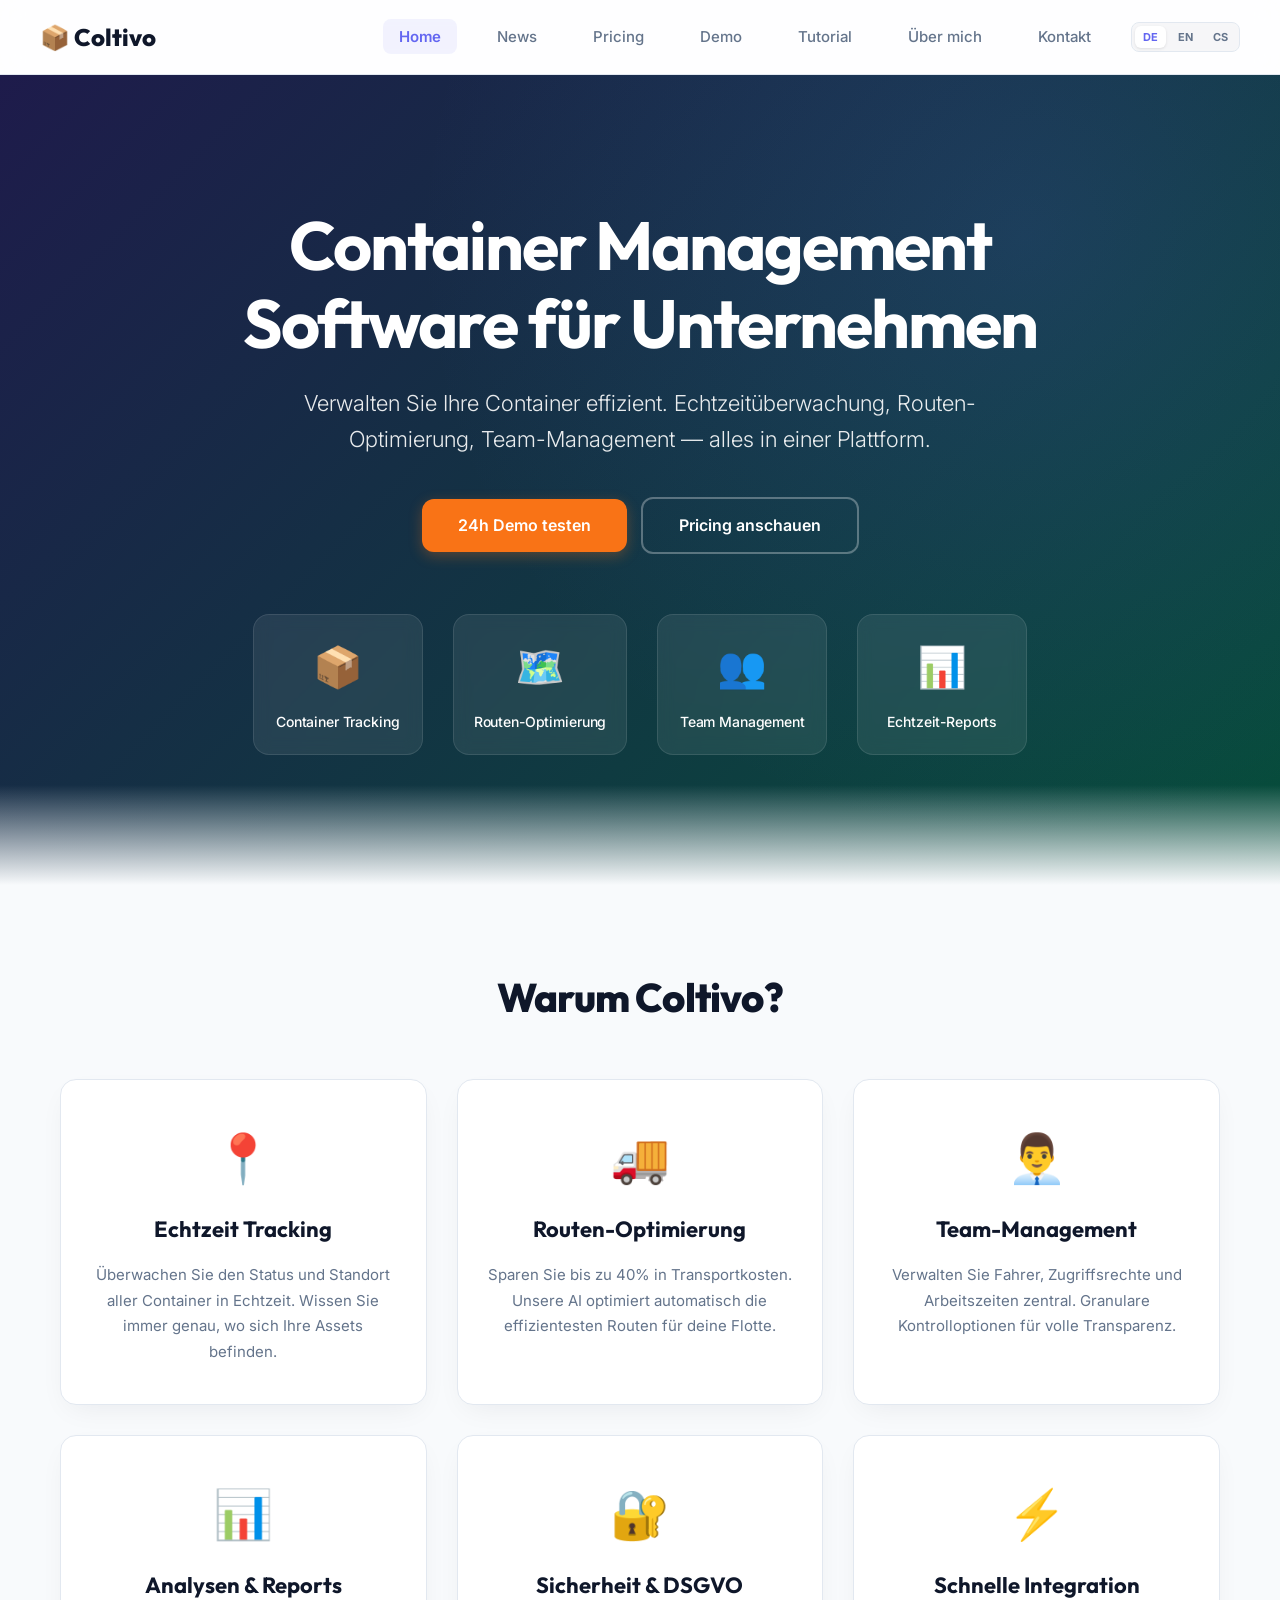
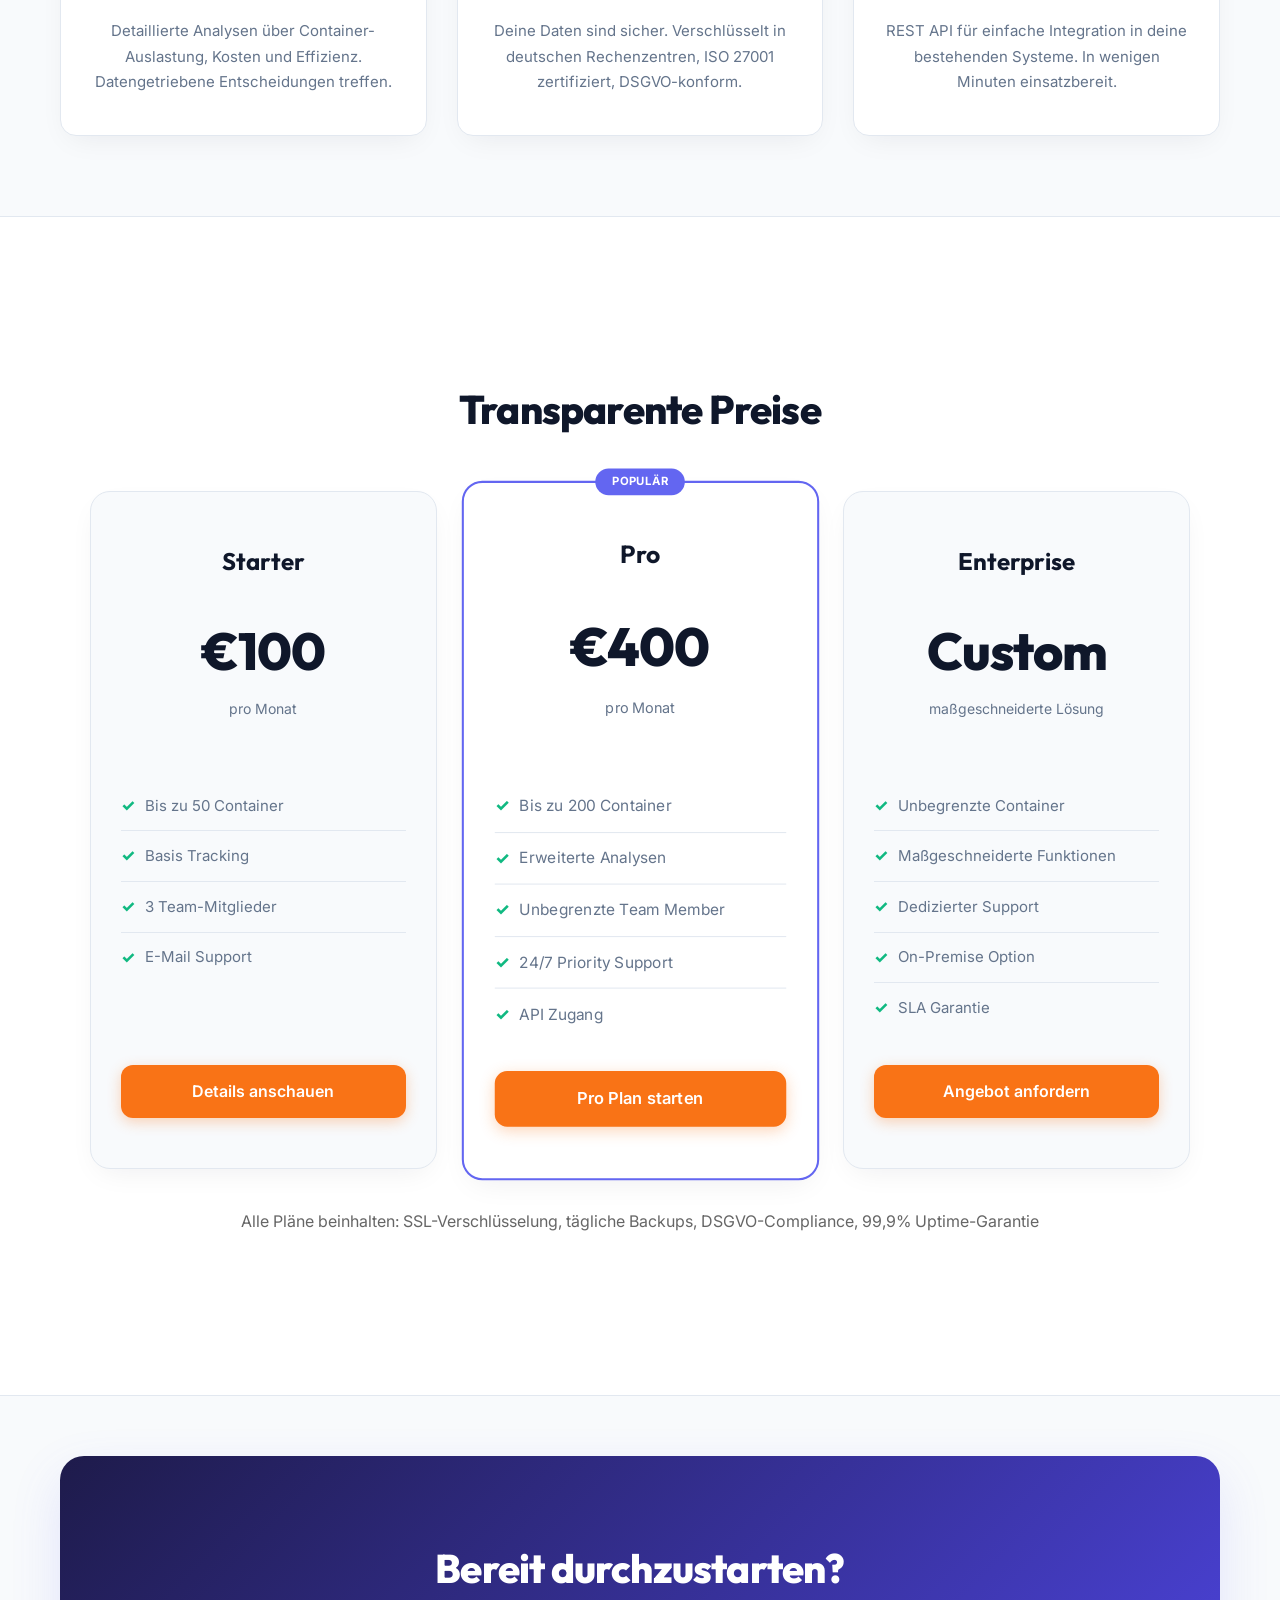
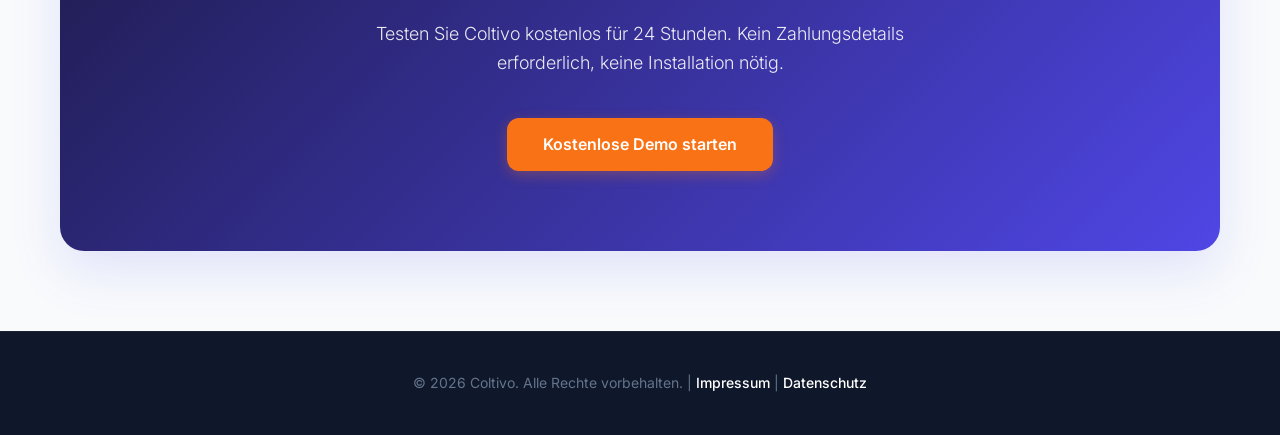
==== commit b62349cc: "feat: upgrade design system, implement interactive pricing slider, async form submit, full localizat" ====
--- a/index.html
+++ b/index.html
@@ -4,40 +4,67 @@
     <meta charset="UTF-8">
     <meta name="viewport" content="width=device-width, initial-scale=1.0">
     <title>Coltivo - Container Management Software</title>
+    <meta name="description" content="Verwalten Sie Ihre Container effizient. Echtzeitüberwachung, Routen-Optimierung, Team-Management — alles in einer Plattform.">
+    <!-- Open Graph -->
+    <meta property="og:type" content="website">
+    <meta property="og:url" content="https://www.coltivo.de/">
+    <meta property="og:title" content="Coltivo - Container Management Software">
+    <meta property="og:description" content="Verwalten Sie Ihre Container effizient. Echtzeitüberwachung, Routen-Optimierung, Team-Management — alles in einer Plattform.">
+    <!-- Favicon -->
+    <link rel="icon" href="data:image/svg+xml,<svg xmlns=%22http://www.w3.org/2000/svg%22 viewBox=%220 0 100 100%22><text y=%22.9em%22 font-size=%2290%22>📦</text></svg>">
     <link rel="stylesheet" href="styles.css">
     <script src="translations.js"></script>
     <style>
         .hero {
-            min-height: 100vh;
+            min-height: 90vh;
             display: flex;
             align-items: center;
             justify-content: center;
-            background: linear-gradient(135deg, #0d47a1 0%, #1e7e34 100%);
+            background: radial-gradient(circle at 80% 20%, rgba(99, 102, 241, 0.15) 0%, transparent 50%), 
+                        linear-gradient(135deg, var(--dark-indigo) 0%, #064e3b 100%);
             color: white;
-            padding: 40px 20px;
+            padding: 80px 20px;
             text-align: center;
+            position: relative;
+        }
+
+        .hero::before {
+            content: '';
+            position: absolute;
+            bottom: 0;
+            left: 0;
+            right: 0;
+            height: 100px;
+            background: linear-gradient(to top, var(--light), transparent);
+            pointer-events: none;
         }
 
         .hero-content {
             max-width: 900px;
+            animation: fadeIn 0.8s cubic-bezier(0.16, 1, 0.3, 1);
         }
 
         .hero h1 {
-            font-size: clamp(32px, 8vw, 72px);
-            margin-bottom: 20px;
-            line-height: 1.2;
+            font-size: clamp(36px, 7vw, 68px);
+            margin-bottom: 24px;
+            line-height: 1.15;
+            letter-spacing: -0.03em;
         }
 
         .hero p {
-            font-size: clamp(16px, 4vw, 24px);
+            font-size: clamp(16px, 3.5vw, 22px);
             margin-bottom: 40px;
-            opacity: 0.95;
+            opacity: 0.9;
+            font-weight: 300;
+            max-width: 750px;
+            margin-left: auto;
+            margin-right: auto;
         }
 
         .hero-icons {
             display: flex;
             justify-content: center;
-            gap: 40px;
+            gap: 30px;
             margin-top: 60px;
             flex-wrap: wrap;
         }
@@ -46,133 +73,230 @@
             display: flex;
             flex-direction: column;
             align-items: center;
-            gap: 10px;
+            gap: 12px;
             color: white;
+            background: rgba(255, 255, 255, 0.08);
+            border: 1px solid rgba(255, 255, 255, 0.1);
+            padding: 20px;
+            border-radius: 16px;
+            min-width: 170px;
+            backdrop-filter: blur(8px);
+            -webkit-backdrop-filter: blur(8px);
+            transition: all 0.25s ease;
+        }
+
+        .icon-box:hover {
+            background: rgba(255, 255, 255, 0.12);
+            transform: translateY(-4px);
         }
 
         .icon {
-            font-size: 48px;
+            font-size: 40px;
+        }
+        
+        .icon-box span:not(.icon) {
+            font-size: 14px;
+            font-weight: 500;
+            letter-spacing: -0.01em;
         }
 
         .features {
             display: grid;
-            grid-template-columns: repeat(auto-fit, minmax(250px, 1fr));
+            grid-template-columns: repeat(auto-fit, minmax(320px, 1fr));
             gap: 30px;
             margin-top: 50px;
         }
 
         .feature-card {
             background: white;
-            padding: 30px;
-            border-radius: 8px;
+            padding: 40px 30px;
+            border-radius: 16px;
             text-align: center;
-            box-shadow: 0 4px 15px rgba(0, 0, 0, 0.1);
-            transition: transform 0.3s ease;
+            box-shadow: var(--card-shadow);
+            border: 1px solid var(--border);
+            transition: all 0.3s cubic-bezier(0.16, 1, 0.3, 1);
         }
 
         .feature-card:hover {
-            transform: translateY(-5px);
+            transform: translateY(-6px);
+            box-shadow: var(--hover-shadow);
+            border-color: rgba(99, 102, 241, 0.2);
         }
 
         .feature-card h3 {
-            color: #0d47a1;
+            color: var(--dark);
+            font-size: 22px;
             margin-bottom: 15px;
         }
 
         .feature-card p {
-            color: #666;
+            color: var(--text-muted);
+            font-size: 15px;
+            line-height: 1.7;
         }
 
         .pricing-preview {
-            background: #f5f5f5;
-            padding: 60px 20px;
-            margin-top: 60px;
+            background: white;
+            border-top: 1px solid var(--border);
+            border-bottom: 1px solid var(--border);
+            padding: 80px 20px;
+            position: relative;
         }
 
         .pricing-cards {
-            display: grid;
-            grid-template-columns: repeat(auto-fit, minmax(250px, 1fr));
+            display: flex;
+            justify-content: center;
             gap: 30px;
-            max-width: 1000px;
-            margin: 40px auto;
+            max-width: 1100px;
+            margin: 50px auto 40px;
+            flex-wrap: wrap;
+            align-items: stretch;
         }
 
         .pricing-card {
+            background: var(--light);
+            padding: 50px 30px;
+            border-radius: 20px;
+            box-shadow: var(--card-shadow);
+            text-align: center;
+            border: 1px solid var(--border);
+            transition: all 0.3s cubic-bezier(0.16, 1, 0.3, 1);
+            flex: 1 1 300px;
+            max-width: 350px;
+            display: flex;
+            flex-direction: column;
+        }
+
+        .pricing-card:hover {
+            transform: translateY(-6px);
+            box-shadow: var(--hover-shadow);
+        }
+
+        .pricing-card.featured {
+            border: 2px solid var(--secondary);
             background: white;
-            padding: 40px 30px;
-            border-radius: 8px;
-            box-shadow: 0 4px 15px rgba(0, 0, 0, 0.1);
-            text-align: center;
-            border-top: 4px solid #0d47a1;
-            transition: transform 0.3s ease;
-        }
-
-        .pricing-card:hover {
-            transform: translateY(-5px);
-        }
-
-        .pricing-card.featured {
-            border-top: 4px solid #ff9800;
-            transform: scale(1.05);
+            transform: scale(1.03);
+            position: relative;
+        }
+
+        .pricing-card.featured:hover {
+            transform: scale(1.03) translateY(-6px);
+        }
+
+        .pricing-card.featured::before {
+            content: 'POPULÄR';
+            position: absolute;
+            top: -14px;
+            left: 50%;
+            transform: translateX(-50%);
+            background: var(--secondary);
+            color: white;
+            padding: 4px 16px;
+            border-radius: 50px;
+            font-size: 11px;
+            font-weight: 700;
+            letter-spacing: 0.05em;
         }
 
         .pricing-card h3 {
-            color: #0d47a1;
+            color: var(--dark);
             font-size: 24px;
-            margin-bottom: 15px;
+            margin-bottom: 10px;
         }
 
         .price {
-            font-size: 48px;
-            font-weight: 700;
-            color: #ff9800;
-            margin: 20px 0;
+            font-size: 52px;
+            font-weight: 800;
+            color: var(--dark);
+            margin: 20px 0 5px;
+            font-family: var(--font-headings);
+            letter-spacing: -0.02em;
         }
 
         .price-subtitle {
-            color: #666;
+            color: var(--text-muted);
             font-size: 14px;
-            margin-bottom: 20px;
+            margin-bottom: 30px;
         }
 
         .pricing-card ul {
             list-style: none;
             text-align: left;
             margin: 30px 0;
-            color: #666;
+            color: var(--text-muted);
+            font-size: 15px;
+            flex-grow: 1;
         }
 
         .pricing-card li {
-            padding: 10px 0;
-            border-bottom: 1px solid #eee;
+            padding: 12px 0;
+            border-bottom: 1px solid var(--border);
+            display: flex;
+            align-items: center;
+            gap: 10px;
+        }
+        
+        .pricing-card li:last-child {
+            border-bottom: none;
         }
 
         .pricing-card li::before {
-            content: "✓ ";
-            color: #1e7e34;
-            font-weight: bold;
-            margin-right: 10px;
+            content: "✓";
+            color: var(--primary);
+            font-weight: 800;
+            font-size: 16px;
+        }
+
+        .pricing-card .btn {
+            width: 100%;
+            margin-top: auto;
         }
 
         .cta-section {
-            background: linear-gradient(135deg, #0d47a1, #1e7e34);
+            background: linear-gradient(135deg, var(--dark-indigo), var(--secondary-hover));
             color: white;
-            padding: 60px 20px;
+            padding: 80px 20px;
             text-align: center;
-            margin-top: 60px;
+            border-radius: 24px;
+            max-width: 1160px;
+            margin: 60px auto;
+            position: relative;
+            overflow: hidden;
+            box-shadow: 0 20px 50px rgba(99, 102, 241, 0.15);
         }
 
         .cta-section h2 {
-            font-size: 42px;
+            font-size: 40px;
+            font-weight: 800;
             margin-bottom: 20px;
+            letter-spacing: -0.02em;
         }
 
         .cta-section p {
             font-size: 18px;
-            margin-bottom: 30px;
-            max-width: 700px;
+            margin-bottom: 40px;
+            max-width: 600px;
             margin-left: auto;
             margin-right: auto;
+            opacity: 0.9;
+            font-weight: 300;
+        }
+
+        @media (max-width: 768px) {
+            .pricing-card.featured {
+                transform: none;
+            }
+            .pricing-card.featured:hover {
+                transform: translateY(-6px);
+            }
+            .pricing-cards {
+                flex-direction: column;
+                align-items: center;
+            }
+            .pricing-card {
+                max-width: 100%;
+                width: 100%;
+            }
         }
     </style>
 </head>
@@ -214,7 +338,7 @@
             <div class="hero-icons">
                 <div class="icon-box">
                     <span class="icon">📦</span>
-                    <span>Container Tracking</span>
+                    <span data-i18n="home_icon_tracking">Container Tracking</span>
                 </div>
                 <div class="icon-box">
                     <span class="icon">🗺️</span>
@@ -222,7 +346,7 @@
                 </div>
                 <div class="icon-box">
                     <span class="icon">👥</span>
-                    <span>Team Management</span>
+                    <span data-i18n="home_icon_team">Team Management</span>
                 </div>
                 <div class="icon-box">
                     <span class="icon">📊</span>
@@ -245,19 +369,19 @@
 
             <div class="feature-card">
                 <div style="font-size: 48px; margin-bottom: 15px;">🚚</div>
-                <h3>Route Optimization</h3>
+                <h3 data-i18n="home_feat2_title">Route Optimization</h3>
                 <p data-i18n="home_feat2_desc">Sparen Sie bis zu 40% in Transportkosten. Unsere AI optimiert automatisch die effizientesten Routen für deine Flotte.</p>
             </div>
 
             <div class="feature-card">
                 <div style="font-size: 48px; margin-bottom: 15px;">👨‍💼</div>
-                <h3>Team Management</h3>
+                <h3 data-i18n="home_feat3_title">Team Management</h3>
                 <p data-i18n="home_feat3_desc">Verwalten Sie Fahrer, Zugriffsrechte und Arbeitszeiten zentral. Granulare Kontrolloptionen für volle Transparenz.</p>
             </div>
 
             <div class="feature-card">
                 <div style="font-size: 48px; margin-bottom: 15px;">📊</div>
-                <h3>Analytics & Reports</h3>
+                <h3 data-i18n="home_feat4_title">Analytics & Reports</h3>
                 <p data-i18n="home_feat4_desc">Detaillierte Analysen über Container-Auslastung, Kosten und Effizienz. Datengetriebene Entscheidungen treffen.</p>
             </div>
 
@@ -288,8 +412,8 @@
                     <ul>
                         <li data-i18n="home_starter_li1">Bis zu 50 Container</li>
                         <li data-i18n="home_starter_li2">Basis Tracking</li>
-                        <li>3 Team Member</li>
-                        <li>Email Support</li>
+                        <li data-i18n="home_starter_li3">3 Team Member</li>
+                        <li data-i18n="home_starter_li4">Email Support</li>
                     </ul>
                     <a href="calculator.html" class="btn" data-i18n="home_starter_btn">Details anschauen</a>
                 </div>
@@ -300,10 +424,10 @@
                     <div class="price-subtitle" data-i18n="home_per_month">pro Monat</div>
                     <ul>
                         <li data-i18n="home_pro_li1">Bis zu 200 Container</li>
-                        <li>Advanced Analytics</li>
+                        <li data-i18n="home_pro_li2">Advanced Analytics</li>
                         <li data-i18n="home_pro_li3">Unbegrenzte Team Member</li>
-                        <li>24/7 Priority Support</li>
-                        <li>API Access</li>
+                        <li data-i18n="home_pro_li4">24/7 Priority Support</li>
+                        <li data-i18n="home_pro_li5">API Access</li>
                     </ul>
                     <a href="calculator.html" class="btn" data-i18n="home_pro_btn">Pro Plan starten</a>
                 </div>
@@ -314,9 +438,9 @@
                     <div class="price-subtitle" data-i18n="home_custom_sol">maßgeschneiderte Lösung</div>
                     <ul>
                         <li data-i18n="home_ent_li1">Unbegrenzte Container</li>
-                        <li>Custom Features</li>
+                        <li data-i18n="home_ent_li2">Custom Features</li>
                         <li data-i18n="home_ent_li3">Dedizierter Support</li>
-                        <li>On-Premise Option</li>
+                        <li data-i18n="home_ent_li4">On-Premise Option</li>
                         <li data-i18n="home_ent_li5">SLA Garantie</li>
                     </ul>
                     <a href="contact.html" class="btn" data-i18n="home_ent_btn">Angebot anfordern</a>
--- a/styles.css
+++ b/styles.css
@@ -1,3 +1,5 @@
+@import url('https://fonts.googleapis.com/css2?family=Inter:wght@300;400;500;600;700&family=Outfit:wght@400;500;600;700;800&display=swap');
+
 /* GLOBAL STYLES */
 * {
     margin: 0;
@@ -6,28 +8,49 @@
 }
 
 :root {
-    --primary: #1e7e34;
-    --secondary: #0d47a1;
-    --accent: #ff6b35;
-    --light: #f5f5f5;
-    --dark: #333;
-    --border: #e0e0e0;
+    --primary: #10b981;       /* Emerald Green - Sustainable logistics vibe */
+    --primary-hover: #059669;
+    --secondary: #6366f1;     /* Indigo - Modern tech SaaS vibe */
+    --secondary-hover: #4f46e5;
+    --accent: #f97316;        /* Orange - High visibility CTA */
+    --accent-hover: #ea580c;
+    --dark: #0f172a;          /* Slate 900 - Premium dark text/bg */
+    --dark-indigo: #1e1b4b;   /* Deep Indigo - Hero gradient start */
+    --light: #f8fafc;         /* Slate 50 - Very clean light grey */
+    --border: #e2e8f0;        /* Slate 200 - Soft borders */
+    --text-muted: #64748b;    /* Slate 500 */
+    --glass-bg: rgba(255, 255, 255, 0.7);
+    --glass-border: rgba(255, 255, 255, 0.5);
+    --card-shadow: 0 10px 30px -10px rgba(15, 23, 42, 0.08);
+    --hover-shadow: 0 20px 40px -15px rgba(15, 23, 42, 0.12);
+    --font-headings: 'Outfit', sans-serif;
+    --font-body: 'Inter', sans-serif;
 }
 
 body {
-    font-family: 'Segoe UI', Tahoma, Geneva, Verdana, sans-serif;
-    color: var(--dark);
+    font-family: var(--font-body);
+    color: var(--dark);
+    background-color: var(--light);
     line-height: 1.6;
+    overflow-x: hidden;
+}
+
+h1, h2, h3, h4, h5, h6 {
+    font-family: var(--font-headings);
+    font-weight: 700;
 }
 
 /* NAVIGATION */
 nav {
-    background: white;
+    background: rgba(255, 255, 255, 0.8);
+    backdrop-filter: blur(12px);
+    -webkit-backdrop-filter: blur(12px);
     padding: 0 20px;
     position: sticky;
     top: 0;
     z-index: 100;
-    box-shadow: 0 2px 10px rgba(0, 0, 0, 0.1);
+    border-bottom: 1px solid var(--border);
+    transition: all 0.3s ease;
 }
 
 .nav-container {
@@ -36,92 +59,129 @@
     display: flex;
     justify-content: space-between;
     align-items: center;
-    padding: 15px 0;
+    padding: 18px 0;
 }
 
 .logo {
     font-size: 24px;
-    font-weight: 700;
-    color: var(--primary);
+    font-weight: 800;
+    font-family: var(--font-headings);
+    color: var(--dark);
     text-decoration: none;
+    display: flex;
+    align-items: center;
+    gap: 8px;
+    transition: transform 0.2s ease;
+}
+
+.logo:hover {
+    transform: scale(1.02);
 }
 
 .nav-links {
     display: flex;
     list-style: none;
-    gap: 30px;
+    gap: 24px;
+    align-items: center;
 }
 
 .nav-links a {
-    color: var(--dark);
+    color: var(--text-muted);
     text-decoration: none;
     font-weight: 500;
+    font-size: 15px;
     cursor: pointer;
-    transition: color 0.3s ease;
-    padding: 8px 12px;
-    border-radius: 4px;
-}
-
-.nav-links a:hover,
+    transition: all 0.2s ease;
+    padding: 8px 16px;
+    border-radius: 8px;
+}
+
+.nav-links a:hover {
+    color: var(--dark);
+    background: rgba(15, 23, 42, 0.04);
+}
+
 .nav-links a.active {
-    color: var(--accent);
-    background: rgba(255, 107, 53, 0.1);
+    color: var(--secondary);
+    background: rgba(99, 102, 241, 0.08);
+    font-weight: 600;
 }
 
 /* CONTAINER */
 .container {
     max-width: 1200px;
     margin: 0 auto;
-    padding: 60px 20px;
+    padding: 80px 20px;
 }
 
 .section-title {
-    font-size: 42px;
-    margin-bottom: 50px;
+    font-size: 40px;
+    font-weight: 800;
+    margin-bottom: 20px;
     text-align: center;
-    color: var(--primary);
+    color: var(--dark);
+    letter-spacing: -0.02em;
+}
+
+.section-subtitle {
+    text-align: center;
+    color: var(--text-muted);
+    max-width: 650px;
+    margin: 0 auto 50px;
+    font-size: 18px;
 }
 
 /* BUTTONS */
 .btn {
     display: inline-block;
-    padding: 16px 48px;
+    padding: 14px 36px;
     background-color: var(--accent);
     color: white;
     text-decoration: none;
-    border-radius: 50px;
-    font-size: 18px;
+    border-radius: 12px;
+    font-size: 16px;
     font-weight: 600;
     border: none;
     cursor: pointer;
-    transition: all 0.3s ease;
-    box-shadow: 0 10px 30px rgba(0, 0, 0, 0.3);
+    transition: all 0.2s ease;
+    box-shadow: 0 4px 14px rgba(249, 115, 22, 0.3);
+    text-align: center;
 }
 
 .btn:hover {
-    background-color: #ff5a1f;
-    transform: translateY(-3px);
-    box-shadow: 0 15px 40px rgba(0, 0, 0, 0.4);
+    background-color: var(--accent-hover);
+    transform: translateY(-2px);
+    box-shadow: 0 6px 20px rgba(249, 115, 22, 0.4);
+}
+
+.btn:active {
+    transform: translateY(0);
 }
 
 .btn-secondary {
-    background-color: var(--secondary);
-    margin-top: 20px;
+    background-color: transparent;
+    color: white;
+    border: 2px solid rgba(255, 255, 255, 0.3);
+    box-shadow: none;
+    margin-left: 10px;
 }
 
 .btn-secondary:hover {
-    background-color: #0c3885;
+    background-color: rgba(255, 255, 255, 0.1);
+    border-color: white;
+    box-shadow: none;
 }
 
 /* FORMS */
 .form-group {
-    margin-bottom: 25px;
+    margin-bottom: 24px;
 }
 
 .form-group label {
     display: block;
-    margin-bottom: 10px;
-    font-weight: 600;
+    margin-bottom: 8px;
+    font-weight: 500;
+    font-size: 14px;
     color: var(--dark);
 }
 
@@ -129,19 +189,23 @@
 .form-group select,
 .form-group textarea {
     width: 100%;
-    padding: 12px;
-    border: 2px solid var(--border);
-    border-radius: 4px;
-    font-size: 16px;
-    transition: border-color 0.3s ease;
-    font-family: inherit;
+    padding: 12px 16px;
+    border: 1px solid var(--border);
+    background-color: var(--light);
+    border-radius: 10px;
+    font-size: 15px;
+    color: var(--dark);
+    transition: all 0.2s ease;
+    font-family: var(--font-body);
 }
 
 .form-group input:focus,
 .form-group select:focus,
 .form-group textarea:focus {
     outline: none;
-    border-color: var(--accent);
+    border-color: var(--secondary);
+    background-color: white;
+    box-shadow: 0 0 0 4px rgba(99, 102, 241, 0.12);
 }
 
 .form-group textarea {
@@ -151,96 +215,119 @@
 /* FOOTER */
 footer {
     background: var(--dark);
+    color: var(--text-muted);
+    text-align: center;
+    padding: 40px 20px;
+    margin-top: 80px;
+    border-top: 1px solid rgba(255, 255, 255, 0.05);
+    font-size: 14px;
+}
+
+footer a {
     color: white;
-    text-align: center;
-    padding: 30px 20px;
-    margin-top: 60px;
-}
-
-footer a {
-    color: var(--accent);
     text-decoration: none;
+    font-weight: 500;
+    transition: color 0.2s ease;
+}
+
+footer a:hover {
+    color: var(--primary);
 }
 
 /* ANIMATIONS */
 @keyframes fadeIn {
-    from {
-        opacity: 0;
-    }
-
-    to {
-        opacity: 1;
-    }
+    from { opacity: 0; transform: translateY(10px); }
+    to { opacity: 1; transform: translateY(0); }
 }
 
 @keyframes slideIn {
-    from {
-        opacity: 0;
-        transform: translateY(-10px);
-    }
-
-    to {
-        opacity: 1;
-        transform: translateY(0);
-    }
+    from { opacity: 0; transform: translateY(-10px); }
+    to { opacity: 1; transform: translateY(0); }
 }
 
 /* SUCCESS MESSAGE */
 .success-message {
-    background: #d4edda;
-    border: 1px solid #c3e6cb;
-    color: #155724;
-    padding: 20px;
-    border-radius: 4px;
+    background: rgba(16, 185, 129, 0.06);
+    border: 1px solid rgba(16, 185, 129, 0.3);
+    color: #065f46;
+    padding: 24px;
+    border-radius: 12px;
     text-align: center;
     display: none;
-    margin-bottom: 20px;
-    animation: slideIn 0.3s ease;
+    margin-bottom: 24px;
+    animation: slideIn 0.3s cubic-bezier(0.16, 1, 0.3, 1);
 }
 
 .success-message.show {
     display: block;
 }
 
-.success-message h3 {
-    margin-bottom: 10px;
-    color: #155724;
-}
-
-/* FAQ */
+.success-message h3,
+.success-message h4 {
+    margin-bottom: 8px;
+    color: #065f46;
+    font-size: 18px;
+}
+
+/* FAQ Accordion */
 .faq-item {
     background: white;
-    padding: 20px;
-    border-radius: 8px;
-    margin-bottom: 15px;
-    box-shadow: 0 2px 8px rgba(0, 0, 0, 0.05);
+    padding: 0;
+    border-radius: 12px;
+    margin-bottom: 16px;
+    box-shadow: var(--card-shadow);
+    border: 1px solid var(--border);
+    overflow: hidden;
+    transition: all 0.3s ease;
 }
 
 .faq-item h4 {
-    color: #0d47a1;
-    margin-bottom: 10px;
+    color: var(--dark);
+    padding: 20px 24px;
     cursor: pointer;
     display: flex;
     justify-content: space-between;
     align-items: center;
     font-weight: 600;
+    font-size: 16px;
+    margin: 0;
+    background: white;
+    transition: background-color 0.2s ease;
+}
+
+.faq-item h4:hover {
+    background-color: var(--light);
 }
 
 .faq-item h4::after {
-    content: '▼';
-    font-size: 12px;
-    transition: transform 0.3s ease;
+    content: '';
+    display: inline-block;
+    width: 8px;
+    height: 8px;
+    border-right: 2px solid var(--text-muted);
+    border-bottom: 2px solid var(--text-muted);
+    transform: rotate(45deg);
+    transition: transform 0.3s cubic-bezier(0.16, 1, 0.3, 1);
+    margin-right: 4px;
+}
+
+.faq-item h4.open {
+    color: var(--secondary);
 }
 
 .faq-item h4.open::after {
-    transform: rotate(180deg);
+    transform: rotate(-135deg);
+    border-color: var(--secondary);
 }
 
 .faq-answer {
-    color: #666;
-    line-height: 1.6;
+    color: var(--text-muted);
+    line-height: 1.7;
     display: none;
-    margin-top: 10px;
+    padding: 0 24px 20px;
+    background: white;
+    font-size: 15px;
+    animation: slideIn 0.25s ease-out;
 }
 
 .faq-answer.show {
@@ -251,53 +338,76 @@
 .lang-switcher {
     display: flex;
     align-items: center;
-    gap: 2px;
+    gap: 4px;
+    background: rgba(15, 23, 42, 0.03);
+    padding: 3px;
+    border-radius: 8px;
+    border: 1px solid var(--border);
 }
 
 .lang-btn {
     background: none;
-    border: 1px solid var(--border);
+    border: none;
     cursor: pointer;
-    font-size: 12px;
+    font-size: 11px;
     font-weight: 700;
-    color: var(--dark);
-    padding: 3px 7px;
-    border-radius: 4px;
+    color: var(--text-muted);
+    padding: 4px 8px;
+    border-radius: 6px;
     transition: all 0.2s ease;
-    font-family: inherit;
-    letter-spacing: 0.05em;
-}
-
-.lang-btn:hover,
+    font-family: var(--font-body);
+}
+
+.lang-btn:hover {
+    color: var(--dark);
+}
+
 .lang-btn.active {
-    color: var(--accent);
-    border-color: var(--accent);
-    background: rgba(255, 107, 53, 0.08);
+    color: var(--secondary);
+    background: white;
+    box-shadow: 0 1px 3px rgba(0,0,0,0.1);
 }
 
 .lang-sep {
-    color: var(--border);
-    font-size: 12px;
-    padding: 0 1px;
+    display: none; /* Removed separators for cleaner modern visual aesthetics */
 }
 
 /* RESPONSIVE */
 @media (max-width: 768px) {
+    .nav-container {
+        flex-direction: column;
+        gap: 16px;
+        padding: 14px 0;
+    }
+
     .nav-links {
-        gap: 15px;
-        font-size: 14px;
+        gap: 8px;
+        flex-wrap: wrap;
+        justify-content: center;
+        width: 100%;
+    }
+
+    .nav-links a {
+        padding: 6px 10px;
+        font-size: 13px;
     }
 
     .section-title {
-        font-size: 28px;
+        font-size: 30px;
     }
 
     .container {
-        padding: 40px 20px;
+        padding: 40px 16px;
     }
 
     .btn {
-        padding: 14px 40px;
-        font-size: 16px;
+        padding: 12px 28px;
+        font-size: 15px;
+        width: 100%;
+    }
+    
+    .btn-secondary {
+        margin-left: 0;
+        margin-top: 12px;
     }
 }
